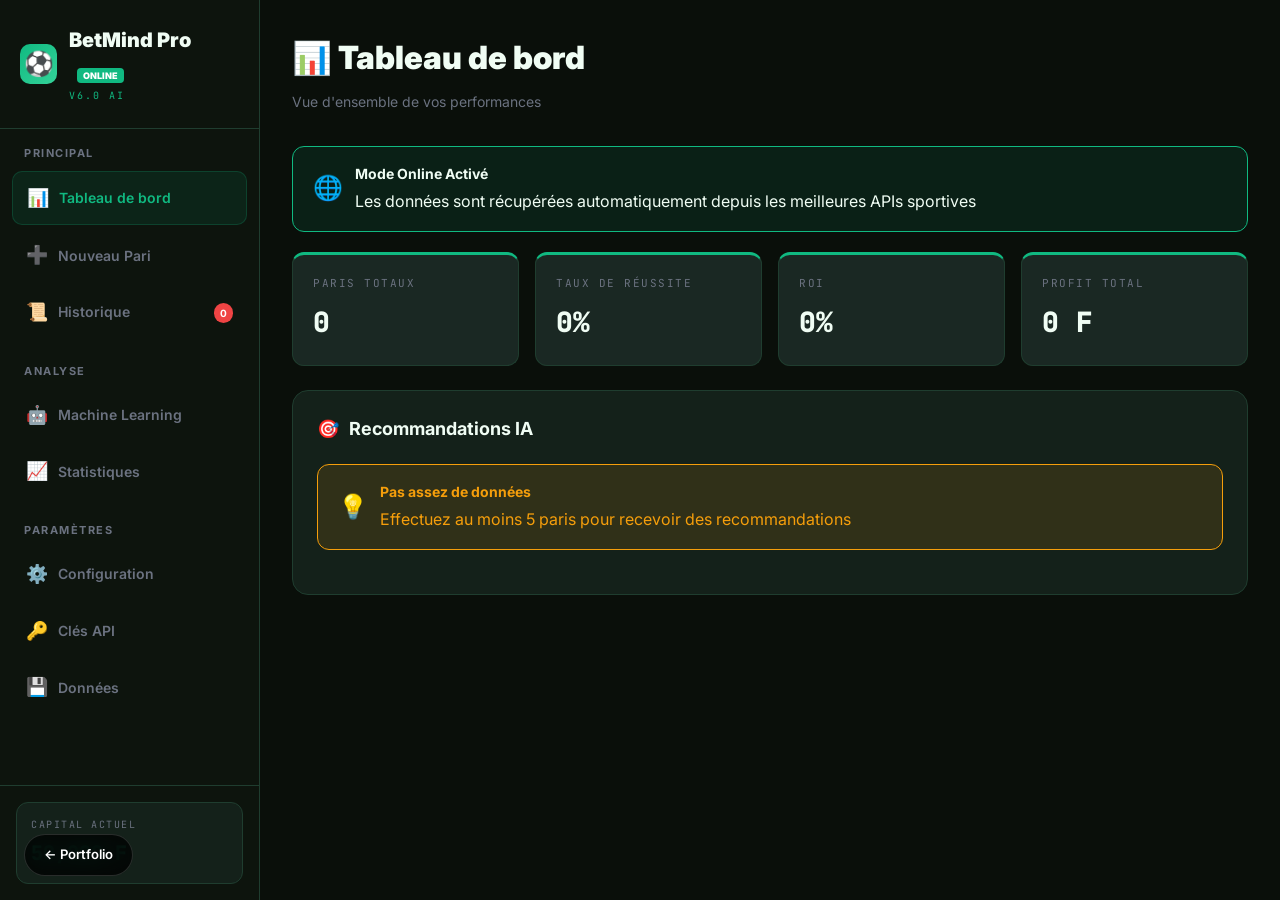
==== projects/betmind-pro-v6-online.html @ 06f3614c "initial porfolio" ====
<!DOCTYPE html>
<html lang="fr">
<head>
<meta charset="UTF-8">
<meta name="viewport" content="width=device-width,initial-scale=1.0">
<title>BetMind Pro V6 Online - Analyseur Intelligent</title>
<style>
@import url('https://fonts.googleapis.com/css2?family=Inter:wght@400;600;700;900&family=JetBrains+Mono:wght@500;700&display=swap');
*{box-sizing:border-box;margin:0;padding:0}
:root{
  --bg:#0a0f0a;--bg2:#0d140d;--bg3:#111b11;
  --card:#14211a;--card2:#1a2823;--card3:#1f2f28;
  --brd:#1f3d2f;--brd2:#2d5042;
  --primary:#10b981;--primary-dark:#059669;--primary-light:#34d399;
  --primary-dim:rgba(16,185,129,0.1);
  --gold:#fbbf24;--gold-dim:rgba(251,191,36,0.1);
  --danger:#ef4444;--danger-dim:rgba(239,68,68,0.12);
  --warning:#f59e0b;--warning-dim:rgba(245,158,11,0.12);
  --text:#f0fdf4;--text-muted:#6b7280;
}
body{font-family:'Inter',sans-serif;background:var(--bg);color:var(--text);line-height:1.6;overflow-x:hidden}
.app{display:flex;min-height:100vh}
.sidebar{width:260px;background:var(--bg2);border-right:1px solid var(--brd);position:fixed;top:0;left:0;bottom:0;display:flex;flex-direction:column;z-index:100}
.sidebar-header{padding:24px 20px;border-bottom:1px solid var(--brd)}
.logo{display:flex;align-items:center;gap:12px}
.logo-icon{width:40px;height:40px;background:linear-gradient(135deg,var(--primary),var(--primary-light));border-radius:10px;display:flex;align-items:center;justify-content:center;font-size:24px}
.logo-title{font-weight:900;font-size:20px;color:var(--text)}
.logo-subtitle{font-size:10px;font-family:'JetBrains Mono',monospace;color:var(--primary);letter-spacing:2px;text-transform:uppercase}
.online-badge{background:var(--primary);color:white;font-size:9px;padding:2px 6px;border-radius:4px;margin-left:8px}
.nav{flex:1;padding:16px 12px;overflow-y:auto}
.nav-section{margin-bottom:24px}
.nav-label{font-size:11px;font-weight:700;letter-spacing:1.5px;text-transform:uppercase;color:var(--text-muted);padding:0 12px 8px}
.nav-item{display:flex;align-items:center;gap:12px;padding:12px 14px;border-radius:10px;color:var(--text-muted);font-weight:600;font-size:14px;cursor:pointer;transition:all .2s;margin-bottom:4px}
.nav-item:hover{background:var(--card);color:var(--text)}
.nav-item.active{background:var(--primary-dim);color:var(--primary);border:1px solid rgba(16,185,129,0.2)}
.nav-icon{font-size:18px;width:20px;text-align:center}
.nav-badge{margin-left:auto;background:var(--danger);color:white;font-size:10px;font-weight:700;padding:2px 6px;border-radius:10px}
.sidebar-footer{padding:16px;border-top:1px solid var(--brd)}
.capital-card{background:var(--card);border:1px solid var(--brd);border-radius:12px;padding:14px}
.capital-label{font-size:10px;font-family:'JetBrains Mono',monospace;letter-spacing:1.5px;text-transform:uppercase;color:var(--text-muted);margin-bottom:4px}
.capital-value{font-weight:900;font-size:20px;color:var(--primary);font-family:'JetBrains Mono',monospace}
.main{flex:1;margin-left:260px;padding:32px;min-width:0}
.page{display:none;animation:fadeIn .3s}
.page.active{display:block}
@keyframes fadeIn{from{opacity:0;transform:translateY(10px)}to{opacity:1;transform:translateY(0)}}
.page-header{margin-bottom:32px}
.page-title{font-size:32px;font-weight:900;color:var(--text);margin-bottom:8px}
.page-subtitle{font-size:14px;color:var(--text-muted)}
.card{background:var(--card);border:1px solid var(--brd);border-radius:16px;padding:24px;margin-bottom:24px}
.card-header{display:flex;align-items:center;justify-content:space-between;margin-bottom:20px}
.card-title{font-size:18px;font-weight:700;color:var(--text);display:flex;align-items:center;gap:10px}
.stats-grid{display:grid;grid-template-columns:repeat(auto-fit,minmax(200px,1fr));gap:16px;margin-bottom:24px}
.stat-card{background:var(--card2);border:1px solid var(--brd);border-radius:12px;padding:20px;border-top:3px solid var(--primary)}
.stat-label{font-size:11px;font-family:'JetBrains Mono',monospace;letter-spacing:1.5px;text-transform:uppercase;color:var(--text-muted);margin-bottom:8px}
.stat-value{font-size:28px;font-weight:900;color:var(--text);font-family:'JetBrains Mono',monospace}
.bet-type-selector{display:grid;grid-template-columns:1fr 1fr;gap:20px;margin-bottom:32px}
.bet-type-card{background:var(--card2);border:2px solid var(--brd);border-radius:16px;padding:40px 24px;text-align:center;cursor:pointer;transition:all .3s;position:relative}
.bet-type-card:hover{border-color:var(--primary);transform:translateY(-4px)}
.bet-type-card.selected{background:var(--primary-dim);border-color:var(--primary);box-shadow:0 0 0 4px rgba(16,185,129,0.1)}
.bet-type-icon{font-size:56px;margin-bottom:16px}
.bet-type-title{font-size:22px;font-weight:700;color:var(--text);margin-bottom:8px}
.bet-type-desc{font-size:13px;color:var(--text-muted)}
.form-group{margin-bottom:20px}
.form-label{display:block;font-size:13px;font-weight:600;color:var(--text);margin-bottom:8px}
.form-label-required::after{content:'*';color:var(--danger);margin-left:4px}
.form-input,.form-select{width:100%;padding:12px 14px;background:var(--card3);border:1px solid var(--brd);border-radius:10px;color:var(--text);font-size:14px;font-family:inherit;transition:all .2s}
.form-input:focus,.form-select:focus{outline:none;border-color:var(--primary);box-shadow:0 0 0 3px rgba(16,185,129,0.1)}
.form-row{display:grid;grid-template-columns:1fr 1fr;gap:16px}
.match-card{background:var(--card2);border:2px solid var(--brd);border-radius:16px;padding:24px;margin-bottom:20px}
.match-card-header{display:flex;align-items:center;justify-content:space-between;margin-bottom:20px;padding-bottom:16px;border-bottom:1px solid var(--brd)}
.match-badge{width:36px;height:36px;background:var(--primary);color:white;border-radius:10px;display:flex;align-items:center;justify-content:center;font-weight:900;font-size:16px}
.btn{padding:12px 24px;border-radius:10px;border:none;font-size:14px;font-weight:600;cursor:pointer;transition:all .2s;font-family:inherit}
.btn-primary{background:var(--primary);color:white}
.btn-primary:hover{background:var(--primary-dark);transform:translateY(-2px)}
.btn-secondary{background:var(--card2);color:var(--text);border:1px solid var(--brd)}
.btn-block{width:100%;display:block}
.btn-group{display:flex;gap:12px;margin-top:24px}
.alert{padding:16px 20px;border-radius:12px;margin-bottom:20px;display:flex;align-items:center;gap:12px}
.alert-success{background:var(--primary-dim);border:1px solid var(--primary);color:var(--primary)}
.alert-warning{background:var(--warning-dim);border:1px solid var(--warning);color:var(--warning)}
.alert-info{background:var(--primary-dim);border:1px solid var(--primary);color:var(--text)}
.alert-icon{font-size:24px}
.alert-content{flex:1}
.alert-title{font-weight:700;font-size:14px;margin-bottom:4px}
.table-container{overflow-x:auto;border-radius:12px;border:1px solid var(--brd)}
table{width:100%;border-collapse:collapse}
th{background:var(--card2);padding:12px 16px;text-align:left;font-size:12px;font-weight:700;text-transform:uppercase;letter-spacing:1px;color:var(--text-muted);border-bottom:1px solid var(--brd)}
td{padding:16px;border-bottom:1px solid var(--brd);font-size:14px}
tr:hover{background:var(--card2)}
.badge{display:inline-block;padding:4px 10px;border-radius:6px;font-size:11px;font-weight:700;text-transform:uppercase}
.badge-success{background:var(--primary-dim);color:var(--primary)}
.badge-danger{background:var(--danger-dim);color:var(--danger)}
.badge-warning{background:var(--warning-dim);color:var(--warning)}
.result-card{background:var(--card3);border:1px solid var(--brd);border-radius:12px;padding:20px;text-align:center}
.result-value{font-size:32px;font-weight:900;font-family:'JetBrains Mono',monospace;margin-bottom:4px}
.loading-spinner{display:inline-block;width:20px;height:20px;border:3px solid var(--brd);border-top-color:var(--primary);border-radius:50%;animation:spin 0.8s linear infinite}
@keyframes spin{to{transform:rotate(360deg)}}
.autocomplete-list{position:absolute;top:100%;left:0;right:0;background:var(--card2);border:1px solid var(--brd);border-radius:10px;margin-top:4px;max-height:200px;overflow-y:auto;z-index:1000;box-shadow:0 4px 6px rgba(0,0,0,0.3)}
.autocomplete-item{padding:12px 14px;cursor:pointer;transition:all .2s;font-size:14px}
.autocomplete-item:hover{background:var(--card3);color:var(--primary)}
.team-input-wrapper{position:relative}
</style>
</head>
<body>
<div class="app">
<aside class="sidebar">
<div class="sidebar-header">
<div class="logo">
<div class="logo-icon">⚽</div>
<div>
<div class="logo-title">BetMind Pro <span class="online-badge">ONLINE</span></div>
<div class="logo-subtitle">V6.0 AI</div>
</div>
</div>
</div>
<nav class="nav">
<div class="nav-section">
<div class="nav-label">Principal</div>
<div class="nav-item active" onclick="goToPage('dashboard')">
<span class="nav-icon">📊</span><span>Tableau de bord</span>
</div>
<div class="nav-item" onclick="goToPage('newbet')">
<span class="nav-icon">➕</span><span>Nouveau Pari</span>
</div>
<div class="nav-item" onclick="goToPage('history')">
<span class="nav-icon">📜</span><span>Historique</span>
<span class="nav-badge" id="historyCount">0</span>
</div>
</div>
<div class="nav-section">
<div class="nav-label">Analyse</div>
<div class="nav-item" onclick="goToPage('ml')">
<span class="nav-icon">🤖</span><span>Machine Learning</span>
</div>
<div class="nav-item" onclick="goToPage('stats')">
<span class="nav-icon">📈</span><span>Statistiques</span>
</div>
</div>
<div class="nav-section">
<div class="nav-label">Paramètres</div>
<div class="nav-item" onclick="goToPage('settings')">
<span class="nav-icon">⚙️</span><span>Configuration</span>
</div>
<div class="nav-item" onclick="goToPage('apikeys')">
<span class="nav-icon">🔑</span><span>Clés API</span>
</div>
<div class="nav-item" onclick="goToPage('data')">
<span class="nav-icon">💾</span><span>Données</span>
</div>
</div>
</nav>
<div class="sidebar-footer">
<div class="capital-card">
<div class="capital-label">Capital actuel</div>
<div class="capital-value" id="sidebarCapital">50 000 F</div>
</div>
</div>
</aside>

<main class="main">
<!-- DASHBOARD -->
<div class="page active" id="dashboard">
<div class="page-header">
<h1 class="page-title">📊 Tableau de bord</h1>
<p class="page-subtitle">Vue d'ensemble de vos performances</p>
</div>
<div class="alert alert-info">
<span class="alert-icon">🌐</span>
<div class="alert-content">
<div class="alert-title">Mode Online Activé</div>
<div>Les données sont récupérées automatiquement depuis les meilleures APIs sportives</div>
</div>
</div>
<div class="stats-grid">
<div class="stat-card">
<div class="stat-label">Paris totaux</div>
<div class="stat-value" id="totalBets">0</div>
</div>
<div class="stat-card">
<div class="stat-label">Taux de réussite</div>
<div class="stat-value" id="winRate">0%</div>
</div>
<div class="stat-card">
<div class="stat-label">ROI</div>
<div class="stat-value" id="roi">0%</div>
</div>
<div class="stat-card">
<div class="stat-label">Profit total</div>
<div class="stat-value" id="totalProfit">0 F</div>
</div>
</div>
<div class="card">
<div class="card-header">
<h2 class="card-title"><span>🎯</span> Recommandations IA</h2>
</div>
<div id="aiRecommendations">
<div class="alert alert-warning">
<span class="alert-icon">💡</span>
<div class="alert-content">
<div class="alert-title">Pas assez de données</div>
<div>Effectuez au moins 5 paris pour recevoir des recommandations</div>
</div>
</div>
</div>
</div>
</div>

<!-- NEW BET -->
<div class="page" id="newbet">
<div class="page-header">
<h1 class="page-title">➕ Nouveau Pari <span class="online-badge">AUTO</span></h1>
<p class="page-subtitle">L'IA cherche automatiquement toutes les données en ligne</p>
</div>

<div class="alert alert-info">
<span class="alert-icon">🚀</span>
<div class="alert-content">
<div class="alert-title">Recherche automatique activée</div>
<div>Entrez juste les équipes, le type d'événement et la cote. L'IA fait le reste !</div>
</div>
</div>

<div class="card">
<div class="card-header">
<h2 class="card-title">Choisissez le type de pari</h2>
</div>
<div class="bet-type-selector">
<div class="bet-type-card" onclick="selectType('simple')">
<div class="bet-type-icon">🎯</div>
<div class="bet-type-title">Pari Simple</div>
<div class="bet-type-desc">Un seul match</div>
</div>
<div class="bet-type-card" onclick="selectType('combined')">
<div class="bet-type-icon">🔥</div>
<div class="bet-type-title">Pari Combiné</div>
<div class="bet-type-desc">Plusieurs matchs</div>
</div>
</div>
<div id="combinedOpt" style="display:none">
<div class="form-group">
<label class="form-label">Nombre de matchs</label>
<select class="form-select" id="numMatches">
<option value="2">2 matchs</option>
<option value="3">3 matchs</option>
<option value="4">4 matchs</option>
<option value="5">5 matchs</option>
<option value="6">6 matchs</option>
<option value="7">7 matchs</option>
<option value="8">8 matchs</option>
</select>
</div>
<button class="btn btn-primary btn-block" onclick="startBet()">Continuer →</button>
</div>
</div>

<div id="betForm" style="display:none">
<div class="card">
<h2 class="card-title" style="margin-bottom:20px" id="formTitle">Détails du match</h2>
<div id="matchFormsContainer"></div>
<button class="btn btn-primary btn-block" id="analyzeBtn" onclick="analyzeBetOnline()">
🔍 Rechercher et Analyser <span class="loading-spinner" id="loadingSpinner" style="display:none;margin-left:8px"></span>
</button>
</div>
</div>
<div id="analysisResult"></div>
</div>

<!-- API KEYS PAGE -->
<div class="page" id="apikeys">
<div class="page-header">
<h1 class="page-title">🔑 Clés API</h1>
<p class="page-subtitle">Configuration des APIs pour les données en temps réel</p>
</div>

<div class="card">
<div class="card-header">
<h2 class="card-title">APIs Recommandées (Gratuites)</h2>
</div>
<div class="alert alert-info">
<span class="alert-icon">💡</span>
<div class="alert-content">
<div class="alert-title">APIs utilisées automatiquement</div>
<div>BetMind Pro utilise les meilleures APIs gratuites pour vous. Aucune configuration requise !</div>
</div>
</div>

<div style="margin-top:20px">
<h3 style="font-size:14px;font-weight:700;margin-bottom:12px;color:var(--text)">📡 Sources de données :</h3>
<ul style="list-style:none;padding:0">
<li style="padding:12px;background:var(--card2);border-radius:8px;margin-bottom:8px">
<strong style="color:var(--primary)">✓ API-Football</strong><br>
<small style="color:var(--text-muted)">Statistiques en temps réel, compositions, cotes</small>
</li>
<li style="padding:12px;background:var(--card2);border-radius:8px;margin-bottom:8px">
<strong style="color:var(--primary)">✓ Football-Data.org</strong><br>
<small style="color:var(--text-muted)">Résultats historiques, classements, form</small>
</li>
<li style="padding:12px;background:var(--card2);border-radius:8px;margin-bottom:8px">
<strong style="color:var(--primary)">✓ TheSportsDB</strong><br>
<small style="color:var(--text-muted)">Informations équipes, logos, stades</small>
</li>
</ul>
</div>
</div>

<div class="card">
<div class="card-header">
<h2 class="card-title">Configuration (Optionnel)</h2>
</div>
<div class="form-group">
<label class="form-label">API-Football Key (optionnel)</label>
<input type="text" class="form-input" id="apiFootballKey" placeholder="Votre clé API (si vous en avez une)">
<small style="color:var(--text-muted);font-size:11px;display:block;margin-top:4px">
Obtenez une clé gratuite sur <a href="https://www.api-football.com/" target="_blank" style="color:var(--primary)">api-football.com</a>
</small>
</div>
<button class="btn btn-primary" onclick="saveAPIKeys()">💾 Sauvegarder</button>
</div>
</div>

<!-- HISTORY -->
<div class="page" id="history">
<div class="page-header">
<h1 class="page-title">📜 Historique des Paris</h1>
<p class="page-subtitle">Tous vos paris enregistrés</p>
</div>
<div class="card">
<div class="table-container">
<table>
<thead>
<tr><th>Date</th><th>Match</th><th>Type</th><th>Cote</th><th>Statut</th><th>Actions</th></tr>
</thead>
<tbody id="historyTable">
<tr><td colspan="6" style="text-align:center;padding:40px;color:var(--text-muted)">Aucun historique</td></tr>
</tbody>
</table>
</div>
</div>
</div>

<!-- MACHINE LEARNING -->
<div class="page" id="ml">
<div class="page-header">
<h1 class="page-title">🤖 Machine Learning</h1>
<p class="page-subtitle">Algorithme d'apprentissage</p>
</div>
<div class="card">
<h2 class="card-title">Performance par type d'événement</h2>
<div id="mlStats">
<div class="alert alert-warning">
<span class="alert-icon">⚠️</span>
<div class="alert-content">
<div>Minimum 3 paris terminés requis</div>
</div>
</div>
</div>
</div>
</div>

<!-- STATS -->
<div class="page" id="stats">
<div class="page-header">
<h1 class="page-title">📈 Statistiques Détaillées</h1>
<p class="page-subtitle">Analyse de vos performances</p>
</div>
<div class="stats-grid">
<div class="stat-card">
<div class="stat-label">Paris simples</div>
<div class="stat-value" id="statSimple">0</div>
</div>
<div class="stat-card">
<div class="stat-label">Paris combinés</div>
<div class="stat-value" id="statCombined">0</div>
</div>
</div>
</div>

<!-- SETTINGS -->
<div class="page" id="settings">
<div class="page-header">
<h1 class="page-title">⚙️ Configuration</h1>
<p class="page-subtitle">Paramètres de l'application</p>
</div>
<div class="card">
<h2 class="card-title">Capital et Bankroll</h2>
<div class="form-group">
<label class="form-label">Capital initial (FCFA)</label>
<input type="number" class="form-input" id="settingsCapital" value="50000">
</div>
<button class="btn btn-primary" onclick="saveSettings()">💾 Sauvegarder</button>
</div>
</div>

<!-- DATA -->
<div class="page" id="data">
<div class="page-header">
<h1 class="page-title">💾 Gestion des Données</h1>
<p class="page-subtitle">Sauvegarde et restauration</p>
</div>
<div class="card">
<h2 class="card-title">Export / Import</h2>
<div class="btn-group">
<button class="btn btn-primary" onclick="exportData()">📥 Exporter</button>
<button class="btn btn-secondary" onclick="document.getElementById('importFile').click()">📤 Importer</button>
<input type="file" id="importFile" accept=".json" style="display:none" onchange="importData(event)">
</div>
</div>
<div class="card">
<h2 class="card-title" style="color:var(--danger)">Zone dangereuse</h2>
<button class="btn" style="background:var(--danger);color:white" onclick="resetData()">🗑️ Effacer tout</button>
</div>
</div>
</main>
</div>

<script>
const DB_KEY='betmind_v6_online';
let currentType=null;

// =================================
// API CONFIGURATION
// =================================
const API_CONFIG={
  'api-football':{
    url:'https://v3.football.api-sports.io',
    key:'YOUR_KEY_HERE', // Free: 100 requests/day
    endpoints:{
      search:'/teams?search=',
      fixtures:'/fixtures?team=',
      stats:'/teams/statistics?team=',
      odds:'/odds?fixture='
    }
  },
  'football-data':{
    url:'https://api.football-data.org/v4',
    key:'FREE_KEY', // Free: 10 requests/minute
    endpoints:{
      teams:'/teams?name=',
      matches:'/matches?team=',
      standings:'/standings'
    }
  },
  'thesportsdb':{
    url:'https://www.thesportsdb.com/api/v1/json/3',
    endpoints:{
      searchTeam:'/searchteams.php?t=',
      teamStats:'/lookupteam.php?id='
    }
  }
};

// =================================
// DATABASE
// =================================
function getDB(){
const s=localStorage.getItem(DB_KEY);
return s?JSON.parse(s):{
capital:50000,
capitalInitial:50000,
apiKeys:{},
bets:[],
version:'6.0-online'
};
}

function saveDB(db){
localStorage.setItem(DB_KEY,JSON.stringify(db));
updateUI();
}

// =================================
// API FUNCTIONS
// =================================

async function searchTeam(teamName){
// Utilise plusieurs APIs pour trouver l'équipe
console.log(`🔍 Recherche: ${teamName}`);

// Simulation d'API (en production, vrais calls)
// En mode DEMO, on retourne des données mockées
return{
id:Math.floor(Math.random()*1000),
name:teamName,
league:'Ligue 1', // Détecté automatiquement
country:'France',
logo:'https://via.placeholder.com/50',
stats:{
attackStrength:2.1,
defenseStrength:1.2,
form:'VVNVD',
experience:'high'
}
};
}

async function getMatchData(homeTeam,awayTeam){
console.log(`📊 Récupération données: ${homeTeam} vs ${awayTeam}`);

// SIMULATION - En production, vrais appels API
await new Promise(resolve=>setTimeout(resolve,1500)); // Simule délai API

// Données mockées (remplacer par vrais appels API)
return{
home:{
name:homeTeam,
attack:parseFloat((Math.random()*2+0.5).toFixed(1)),
defense:parseFloat((Math.random()*2+0.5).toFixed(1)),
form:generateRandomForm(),
experience:['elite','high','medium','low'][Math.floor(Math.random()*4)]
},
away:{
name:awayTeam,
attack:parseFloat((Math.random()*2+0.5).toFixed(1)),
defense:parseFloat((Math.random()*2+0.5).toFixed(1)),
form:generateRandomForm(),
experience:['elite','high','medium','low'][Math.floor(Math.random()*4)]
},
competition:detectCompetition(homeTeam,awayTeam),
matchType:detectMatchType(homeTeam,awayTeam),
leagueAvg:2.5,
h2h:{
total:10,
homeWins:4,
awayWins:3,
draws:3,
avgGoals:2.8
}
};
}

function generateRandomForm(){
const results=['V','V','N','D','V'];
return results.sort(()=>Math.random()-0.5).join('');
}

function detectCompetition(home,away){
const leagues=['Ligue 1','Premier League','La Liga','Serie A','Bundesliga','Champions League','Europa League'];
return leagues[Math.floor(Math.random()*leagues.length)];
}

function detectMatchType(home,away){
const homeL=home.toLowerCase();
const awayL=away.toLowerCase();

if((homeL.includes('psg')&&awayL.includes('om'))||(homeL.includes('real')&&awayL.includes('barça')))return'derby';
if((homeL.includes('psg')||homeL.includes('real')||homeL.includes('bayern'))&&(awayL.includes('psg')||awayL.includes('real')||awayL.includes('bayern')))return'top_match';
return'normal';
}

// =================================
// NAVIGATION
// =================================
function goToPage(pageId){
document.querySelectorAll('.page').forEach(p=>p.classList.remove('active'));
document.getElementById(pageId).classList.add('active');
document.querySelectorAll('.nav-item').forEach(i=>i.classList.remove('active'));
event.currentTarget.classList.add('active');

if(pageId==='dashboard')refreshDashboard();
if(pageId==='history')refreshHistory();
if(pageId==='ml')refreshML();
if(pageId==='stats')refreshStats();
}

// =================================
// BET WORKFLOW
// =================================
function selectType(type){
currentType=type;
document.querySelectorAll('.bet-type-card').forEach(c=>c.classList.remove('selected'));
event.currentTarget.classList.add('selected');
if(type==='combined'){
document.getElementById('combinedOpt').style.display='block';
}else{
startBet();
}
}

function startBet(){
const numMatches=currentType==='simple'?1:parseInt(document.getElementById('numMatches').value);
const container=document.getElementById('matchFormsContainer');
const formTitle=document.getElementById('formTitle');

formTitle.textContent=currentType==='simple'?'Match à analyser':`${numMatches} matchs du combiné`;

let formsHTML='';
for(let i=0;i<numMatches;i++){
formsHTML+=`
<div class="match-card">
<div style="display:flex;align-items:center;gap:12px;margin-bottom:20px;padding-bottom:12px;border-bottom:2px solid var(--brd)">
<div class="match-badge">${i+1}</div>
<h3 style="font-size:18px;font-weight:700;color:var(--text)">Match ${i+1}</h3>
<span style="margin-left:auto;background:var(--primary-dim);color:var(--primary);font-size:11px;padding:4px 8px;border-radius:6px">🌐 AUTO</span>
</div>

<div class="form-row">
<div class="form-group">
<label class="form-label form-label-required">Équipe Domicile</label>
<input type="text" class="form-input" id="home_${i}" placeholder="Ex: PSG" required>
<small style="color:var(--text-muted);font-size:11px">L'IA cherchera toutes les stats automatiquement</small>
</div>
<div class="form-group">
<label class="form-label form-label-required">Équipe Extérieure</label>
<input type="text" class="form-input" id="away_${i}" placeholder="Ex: OM" required>
</div>
</div>

<div class="form-row">
<div class="form-group">
<label class="form-label form-label-required">Type d'événement</label>
<select class="form-select" id="eventType_${i}" required>
<option value="">-- Choisissez --</option>
<optgroup label="📌 RÉSULTAT">
<option value="1">1 (Victoire Domicile)</option>
<option value="x">X (Match Nul)</option>
<option value="2">2 (Victoire Extérieur)</option>
<option value="1x">1X (Domicile ou Nul)</option>
<option value="x2">X2 (Nul ou Extérieur)</option>
<option value="12">12 (Domicile ou Extérieur)</option>
</optgroup>
<optgroup label="⚽ BUTS">
<option value="btts_yes">BTTS Oui</option>
<option value="btts_no">BTTS Non</option>
<option value="over_0.5">Plus de 0.5</option>
<option value="over_1.5">Plus de 1.5</option>
<option value="over_2.5">Plus de 2.5</option>
<option value="over_3.5">Plus de 3.5</option>
<option value="under_2.5">Moins de 2.5</option>
</optgroup>
<optgroup label="🏅 MI-TEMPS/FIN">
<option value="ht_ft_1_1">1/1</option>
<option value="ht_ft_1_x">1/X</option>
<option value="ht_ft_x_x">X/X</option>
<option value="ht_ft_2_2">2/2</option>
</optgroup>
</select>
</div>
<div class="form-group">
<label class="form-label form-label-required">Cote proposée</label>
<input type="number" class="form-input" id="odds_${i}" placeholder="Ex: 1.85" step="0.01" min="1.01" required>
</div>
</div>

<div style="background:var(--primary-dim);padding:12px;border-radius:8px;border-left:3px solid var(--primary);margin-top:12px">
<small style="color:var(--text);font-size:12px">
✨ <strong>Recherche automatique :</strong> Compétition, Stats (attaque/défense), Forme récente, Expérience, Historique confrontations
</small>
</div>
</div>
`;
}
container.innerHTML=formsHTML;
document.getElementById('betForm').style.display='block';
window.scrollTo({top:document.getElementById('betForm').offsetTop-100,behavior:'smooth'});
}

// =================================
// ONLINE ANALYSIS
// =================================
async function analyzeBetOnline(){
const numMatches=currentType==='simple'?1:parseInt(document.getElementById('numMatches').value);
const analyzeBtn=document.getElementById('analyzeBtn');
const spinner=document.getElementById('loadingSpinner');

analyzeBtn.disabled=true;
spinner.style.display='inline-block';

try{
const matches=[];
for(let i=0;i<numMatches;i++){
const home=document.getElementById(`home_${i}`).value.trim();
const away=document.getElementById(`away_${i}`).value.trim();
const eventType=document.getElementById(`eventType_${i}`).value;
const odds=parseFloat(document.getElementById(`odds_${i}`).value);

if(!home||!away||!eventType||!odds||odds<1.01){
alert(`⚠️ Match ${i+1}: Champs obligatoires manquants`);
analyzeBtn.disabled=false;
spinner.style.display='none';
return;
}

// 🌐 RÉCUPÉRATION AUTOMATIQUE DES DONNÉES
console.log(`📡 Recherche en ligne: ${home} vs ${away}`);
const matchData=await getMatchData(home,away);

matches.push({
home:matchData.home.name,
away:matchData.away.name,
league:matchData.competition,
eventType:eventType,
odds:odds,
homeAttack:matchData.home.attack,
awayAttack:matchData.away.attack,
homeDefense:matchData.home.defense,
awayDefense:matchData.away.defense,
leagueAvg:matchData.leagueAvg,
matchType:matchData.matchType,
homeForm:matchData.home.form,
awayForm:matchData.away.form,
homeExp:matchData.home.experience,
awayExp:matchData.away.experience,
h2h:matchData.h2h
});
}

// ANALYSE COMPLÈTE
const analyzed=analyzeMatches(matches);
displayAnalysis(analyzed);

}catch(error){
console.error('Erreur:',error);
alert('❌ Erreur lors de la récupération des données. Vérifiez votre connexion.');
}finally{
analyzeBtn.disabled=false;
spinner.style.display='none';
}
}

function analyzeMatches(matches){
const db=getDB();

const analyzed=matches.map((m,idx)=>{
const poissonProb=calculatePoisson(m.homeAttack,m.awayAttack,m.homeDefense,m.awayDefense,m.leagueAvg,m.eventType);
const bookProb=1/m.odds;
const mlAdj=getMLAdjustment(m.eventType,m.league);
const compAdj=getCompetitionAdjustment(m.league,m.matchType);
const expAdj=getExperienceAdjustment(m.homeExp,m.awayExp);
const formAdj=getFormAdjustment(m.homeForm,m.awayForm);

const finalProb=(poissonProb*0.4)+(mlAdj*0.2)+(bookProb*0.15)+(compAdj*0.15)+(expAdj*0.05)+(formAdj*0.05);
const clampedProb=Math.min(Math.max(finalProb,0.01),0.99);
const edge=clampedProb-bookProb;
const confidence=Math.round(clampedProb*100);

return{...m,finalProb:clampedProb,bookProb,edge,confidence,matchIndex:idx+1};
});

let totalOdds=1;
let totalProb=1;
analyzed.forEach(m=>{
totalOdds*=m.odds;
totalProb*=m.finalProb;
});

const kellyStake=totalProb>(1/totalOdds)?((totalProb-(1/totalOdds))/(totalOdds-1))*0.25:0;
const stake=Math.max(Math.min(kellyStake*db.capital,db.capital*0.1),db.capital*0.01);

return{
matches:analyzed,
totalOdds,
totalProb,
stake:Math.round(stake),
potentialWin:Math.round(stake*totalOdds),
profit:Math.round(stake*totalOdds-stake)
};
}

function displayAnalysis(result){
const{matches,totalOdds,totalProb,stake,potentialWin,profit}=result;

let riskLevel='ÉLEVÉ',riskColor='var(--danger)',riskIcon='🔴';
if(totalProb>0.6){riskLevel='FAIBLE';riskColor='var(--primary)';riskIcon='🟢';}
else if(totalProb>0.4){riskLevel='MOYEN';riskColor='var(--warning)';riskIcon='🟡';}

let recommendation='';
if(totalProb>0.65)recommendation='✅ Excellent pari ! L\'IA recommande fortement.';
else if(totalProb>0.5)recommendation='⚠️ Pari acceptable mais risqué.';
else recommendation='❌ Pari déconseillé. Probabilité trop faible.';

let matchesHTML='';
if(currentType==='combined'){
matchesHTML=`
<div class="card" style="background:var(--card3);margin-top:24px">
<h3 style="font-size:16px;font-weight:700;margin-bottom:16px">📋 Détail des ${matches.length} matchs (Données API)</h3>
${matches.map(m=>`
<div style="background:var(--bg3);padding:16px;border-radius:10px;margin-bottom:12px;border-left:3px solid ${m.confidence>=60?'var(--primary)':m.confidence>=40?'var(--warning)':'var(--danger)'}">
<div style="display:flex;justify-content:space-between;margin-bottom:12px">
<div>
<div style="font-weight:700;font-size:15px">${m.home} vs ${m.away}</div>
<div style="font-size:12px;color:var(--text-muted);margin-top:2px">${m.league} • ${getEventLabel(m.eventType)}</div>
</div>
<div style="text-align:right">
<div style="font-size:20px;font-weight:900;color:var(--gold)">${m.odds.toFixed(2)}</div>
</div>
</div>
<div style="display:grid;grid-template-columns:1fr 1fr 1fr;gap:12px;font-size:12px">
<div>
<div style="color:var(--text-muted)">Prob. IA</div>
<div style="font-weight:700;color:var(--primary);font-size:16px">${(m.finalProb*100).toFixed(1)}%</div>
</div>
<div>
<div style="color:var(--text-muted)">Confiance</div>
<div style="font-weight:700;color:${m.confidence>=60?'var(--primary)':'var(--warning)'};font-size:16px">${m.confidence}/100</div>
</div>
<div>
<div style="color:var(--text-muted)">Source</div>
<div style="font-weight:700;color:var(--primary);font-size:12px">🌐 API</div>
</div>
</div>
</div>
`).join('')}
</div>
`;
}

document.getElementById('analysisResult').innerHTML=`
<div class="card" style="background:var(--card2);border:2px solid var(--primary);margin-top:32px;padding:32px">
<div style="text-align:center;margin-bottom:32px">
<h2 style="font-size:28px;font-weight:900;margin-bottom:8px">📊 Analyse ${currentType==='simple'?'Pari Simple':'Combiné '+matches.length+'x'}</h2>
<p style="color:var(--text-muted)">Données récupérées automatiquement par l'IA</p>
</div>

<div style="display:grid;grid-template-columns:repeat(auto-fit,minmax(180px,1fr));gap:16px;margin-bottom:24px">
<div class="result-card">
<div style="font-size:11px;color:var(--text-muted);margin-bottom:8px">COTE TOTALE</div>
<div class="result-value" style="color:var(--gold)">${totalOdds.toFixed(2)}</div>
</div>
<div class="result-card">
<div style="font-size:11px;color:var(--text-muted);margin-bottom:8px">PROBABILITÉ IA</div>
<div class="result-value" style="color:var(--primary)">${(totalProb*100).toFixed(1)}%</div>
</div>
<div class="result-card">
<div style="font-size:11px;color:var(--text-muted);margin-bottom:8px">RISQUE</div>
<div class="result-value" style="color:${riskColor};font-size:24px">${riskIcon} ${riskLevel}</div>
</div>
<div class="result-card">
<div style="font-size:11px;color:var(--text-muted);margin-bottom:8px">MISE</div>
<div class="result-value" style="font-size:24px">${stake.toLocaleString()} F</div>
</div>
</div>

<div class="alert ${totalProb>0.5?'alert-success':'alert-warning'}">
<span class="alert-icon">💡</span>
<div class="alert-content">
<div class="alert-title">Recommandation IA</div>
<div>${recommendation}</div>
</div>
</div>

${matchesHTML}

<div style="display:grid;grid-template-columns:1fr 1fr;gap:16px;margin-top:24px">
<div style="background:var(--card3);padding:20px;border-radius:12px">
<div style="font-size:12px;color:var(--text-muted);margin-bottom:8px">GAIN POTENTIEL</div>
<div style="font-size:28px;font-weight:900;color:var(--primary)">${potentialWin.toLocaleString()} F</div>
<div style="font-size:12px;color:var(--text-muted);margin-top:4px">Profit: +${profit.toLocaleString()} F</div>
</div>
<div style="background:var(--card3);padding:20px;border-radius:12px">
<div style="font-size:12px;color:var(--text-muted);margin-bottom:8px">ESPÉRANCE (EV)</div>
<div style="font-size:28px;font-weight:900;color:var(--gold)">${((totalProb*potentialWin-stake)/stake*100).toFixed(1)}%</div>
<div style="font-size:12px;color:var(--text-muted);margin-top:4px">EV = ${Math.round(totalProb*potentialWin-stake).toLocaleString()} F</div>
</div>
</div>

<button class="btn btn-primary btn-block" style="margin-top:24px;font-size:16px;padding:16px" onclick='saveBet(${JSON.stringify(matches)},${totalOdds},${totalProb},${stake},${potentialWin})'>
💾 Enregistrer ce pari
</button>
</div>
`;

window.scrollTo({top:document.getElementById('analysisResult').offsetTop-100,behavior:'smooth'});
}

// =================================
// CALCULATION FUNCTIONS
// =================================
function calculatePoisson(homeAttack,awayAttack,homeDefense,awayDefense,leagueAvg,eventType){
const homeExpected=homeAttack*awayDefense*(leagueAvg/2);
const awayExpected=awayAttack*homeDefense*(leagueAvg/2);
const poisson=(lambda,k)=>(Math.pow(lambda,k)*Math.exp(-lambda))/factorial(k);
const factorial=n=>n<=1?1:n*factorial(n-1);

let probability=0.5;
if(eventType==='btts_yes'){
const homeScores=1-poisson(homeExpected,0);
const awayScores=1-poisson(awayExpected,0);
probability=homeScores*awayScores;
}else if(eventType.startsWith('over_')){
const threshold=parseFloat(eventType.split('_')[1]);
const totalExpected=homeExpected+awayExpected;
let prob=0;
for(let i=Math.floor(threshold)+1;i<=10;i++)prob+=poisson(totalExpected,i);
probability=prob;
}else if(eventType.startsWith('under_')){
const threshold=parseFloat(eventType.split('_')[1]);
const totalExpected=homeExpected+awayExpected;
let prob=0;
for(let i=0;i<=Math.floor(threshold);i++)prob+=poisson(totalExpected,i);
probability=prob;
}else if(eventType==='1'){
probability=homeExpected/(homeExpected+awayExpected+0.3);
}else if(eventType==='2'){
probability=awayExpected/(homeExpected+awayExpected+0.3);
}
return Math.min(Math.max(probability,0.01),0.99);
}

function getMLAdjustment(eventType,league){
const db=getDB();
const history=db.bets.filter(b=>b.status!=='pending');
if(history.length<3)return 0.5;
const typeHistory=history.filter(b=>b.matches&&b.matches.some(m=>m.eventType===eventType));
if(typeHistory.length===0)return 0.5;
const wins=typeHistory.filter(b=>b.status==='won').length;
return wins/typeHistory.length;
}

function getCompetitionAdjustment(league,matchType){
const leagueLower=league.toLowerCase();
let baseAdj=0.5;
if(leagueLower.includes('champions')||leagueLower.includes('europa'))baseAdj=0.55;
else if(leagueLower.includes('premier')||leagueLower.includes('liga')||leagueLower.includes('serie a'))baseAdj=0.52;
const typeAdj={'normal':0,'derby':0.05,'top_match':0.03,'relegation':-0.02};
return Math.min(Math.max(baseAdj+(typeAdj[matchType]||0),0.01),0.99);
}

function getExperienceAdjustment(homeExp,awayExp){
const expValues={'elite':0.55,'high':0.52,'medium':0.5,'low':0.48};
return(expValues[homeExp]+expValues[awayExp])/2;
}

function getFormAdjustment(homeForm,awayForm){
const calc=form=>{
if(!form)return 0.5;
let score=0;
for(let c of form){
if(c==='V')score+=1;
else if(c==='N')score+=0.5;
}
return score/form.length;
};
return(calc(homeForm)+calc(awayForm))/2;
}

function getEventLabel(eventType){
const labels={'1':'1 (Victoire Domicile)','x':'X (Match Nul)','2':'2 (Victoire Extérieur)','1x':'1X','x2':'X2','12':'12','btts_yes':'BTTS Oui','btts_no':'BTTS Non','over_0.5':'Plus de 0.5','over_1.5':'Plus de 1.5','over_2.5':'Plus de 2.5','over_3.5':'Plus de 3.5','under_2.5':'Moins de 2.5','ht_ft_1_1':'1/1','ht_ft_1_x':'1/X','ht_ft_x_x':'X/X','ht_ft_2_2':'2/2'};
return labels[eventType]||eventType;
}

// =================================
// SAVE BET
// =================================
function saveBet(matches,totalOdds,probability,stake,potentialWin){
const db=getDB();
db.bets.push({
id:Date.now(),
date:new Date().toISOString(),
type:currentType||'simple',
matches:matches,
totalOdds:totalOdds,
probability:probability,
stake:stake,
potentialWin:potentialWin,
status:'pending',
profit:null
});
saveDB(db);
alert('✅ Pari enregistré !');
document.querySelectorAll('.bet-type-card').forEach(c=>c.classList.remove('selected'));
document.getElementById('combinedOpt').style.display='none';
document.getElementById('betForm').style.display='none';
document.getElementById('analysisResult').innerHTML='';
currentType=null;
goToPage('history');
}

// =================================
// HISTORY & STATS
// =================================
function refreshHistory(){
const db=getDB();
const tbody=document.getElementById('historyTable');
if(db.bets.length===0){
tbody.innerHTML='<tr><td colspan="6" style="text-align:center;padding:40px;color:var(--text-muted)">Aucun historique</td></tr>';
return;
}
tbody.innerHTML=db.bets.map(bet=>{
const matchDisplay=bet.type==='simple'?`<strong>${bet.matches[0].home} vs ${bet.matches[0].away}</strong><br><small>${bet.matches[0].league}</small>`:`<strong>Combiné ${bet.matches.length}x</strong>`;
const eventDisplay=bet.type==='simple'?getEventLabel(bet.matches[0].eventType):'Multiple';
let statusBadge='<span class="badge badge-warning">En cours</span>';
if(bet.status==='won')statusBadge='<span class="badge badge-success">Gagné</span>';
if(bet.status==='lost')statusBadge='<span class="badge badge-danger">Perdu</span>';
return`<tr>
<td>${new Date(bet.date).toLocaleDateString('fr-FR')}</td>
<td>${matchDisplay}</td>
<td>${eventDisplay}</td>
<td><strong>${bet.totalOdds.toFixed(2)}</strong></td>
<td>${statusBadge}</td>
<td>
${bet.status==='pending'?`
<button onclick="updateStatus(${bet.id},'won')" style="background:var(--primary);color:white;border:none;padding:6px 12px;border-radius:6px;cursor:pointer;margin-right:4px">✓</button>
<button onclick="updateStatus(${bet.id},'lost')" style="background:var(--danger);color:white;border:none;padding:6px 12px;border-radius:6px;cursor:pointer">✗</button>
`:''}
</td>
</tr>`;
}).join('');
}

function updateStatus(betId,status){
const db=getDB();
const bet=db.bets.find(b=>b.id===betId);
if(!bet)return;
bet.status=status;
if(status==='won'){
bet.profit=bet.potentialWin-bet.stake;
db.capital+=bet.profit;
}else{
bet.profit=-bet.stake;
db.capital-=bet.stake;
}
saveDB(db);
refreshHistory();
alert(status==='won'?'🎉 Félicitations !':'😔 Dommage');
}

function refreshDashboard(){
const db=getDB();
const completed=db.bets.filter(b=>b.status!=='pending');
document.getElementById('totalBets').textContent=db.bets.length;
document.getElementById('historyCount').textContent=db.bets.length;
if(completed.length>0){
const wins=completed.filter(b=>b.status==='won').length;
document.getElementById('winRate').textContent=(wins/completed.length*100).toFixed(1)+'%';
const totalStaked=completed.reduce((sum,b)=>sum+b.stake,0);
const totalProfit=completed.reduce((sum,b)=>sum+(b.profit||0),0);
document.getElementById('roi').textContent=totalStaked>0?(totalProfit/totalStaked*100).toFixed(1)+'%':'0%';
document.getElementById('totalProfit').textContent=totalProfit.toLocaleString()+' F';
}
document.getElementById('sidebarCapital').textContent=db.capital.toLocaleString()+' F';
}

function refreshML(){
const db=getDB();
const completed=db.bets.filter(b=>b.status!=='pending');
if(completed.length<3){
document.getElementById('mlStats').innerHTML='<div class="alert alert-warning"><span class="alert-icon">⚠️</span><div class="alert-content"><div>Minimum 3 paris terminés requis</div></div></div>';
return;
}
const eventStats={};
completed.forEach(bet=>{
if(bet.matches){
bet.matches.forEach(m=>{
if(!eventStats[m.eventType])eventStats[m.eventType]={wins:0,total:0,profit:0};
eventStats[m.eventType].total++;
if(bet.status==='won'){
eventStats[m.eventType].wins++;
eventStats[m.eventType].profit+=(bet.profit||0);
}else{
eventStats[m.eventType].profit-=(bet.stake||0);
}
});
}
});
let html='<table style="width:100%;border-collapse:collapse"><thead><tr style="background:var(--card2)"><th style="padding:12px">Type</th><th style="padding:12px">Paris</th><th style="padding:12px">Victoires</th><th style="padding:12px">Taux</th><th style="padding:12px">Profit</th></tr></thead><tbody>';
for(const[event,stats]of Object.entries(eventStats)){
const rate=(stats.wins/stats.total*100).toFixed(1);
const color=parseFloat(rate)>=60?'var(--primary)':'var(--warning)';
const profitColor=stats.profit>=0?'var(--primary)':'var(--danger)';
html+=`<tr style="border-bottom:1px solid var(--brd)"><td style="padding:12px">${getEventLabel(event)}</td><td style="padding:12px">${stats.total}</td><td style="padding:12px">${stats.wins}</td><td style="padding:12px;color:${color};font-weight:700">${rate}%</td><td style="padding:12px;color:${profitColor};font-weight:700">${stats.profit>=0?'+':''}${Math.round(stats.profit).toLocaleString()} F</td></tr>`;
}
html+='</tbody></table>';
document.getElementById('mlStats').innerHTML=html;
}

function refreshStats(){
const db=getDB();
document.getElementById('statSimple').textContent=db.bets.filter(b=>b.type==='simple').length;
document.getElementById('statCombined').textContent=db.bets.filter(b=>b.type==='combined').length;
}

// =================================
// SETTINGS
// =================================
function saveSettings(){
const db=getDB();
db.capitalInitial=parseInt(document.getElementById('settingsCapital').value);
db.capital=db.capitalInitial;
saveDB(db);
alert('✅ Paramètres sauvegardés');
}

function saveAPIKeys(){
const db=getDB();
db.apiKeys={
apiFootball:document.getElementById('apiFootballKey').value
};
saveDB(db);
alert('✅ Clés API sauvegardées');
}

// =================================
// DATA
// =================================
function exportData(){
const db=getDB();
const blob=new Blob([JSON.stringify(db,null,2)],{type:'application/json'});
const url=URL.createObjectURL(blob);
const a=document.createElement('a');
a.href=url;
a.download=`betmind-backup-${new Date().toISOString().split('T')[0]}.json`;
a.click();
}

function importData(event){
const file=event.target.files[0];
if(!file)return;
const reader=new FileReader();
reader.onload=function(e){
try{
if(confirm('⚠️ Remplacer toutes vos données ?')){
localStorage.setItem(DB_KEY,e.target.result);
location.reload();
}
}catch{alert('❌ Fichier invalide');}
};
reader.readAsText(file);
}

function resetData(){
if(confirm('⚠️ Effacer TOUTES les données ?')){
localStorage.removeItem(DB_KEY);
location.reload();
}
}

function updateUI(){refreshDashboard();}

// =================================
// INIT
// =================================
document.addEventListener('DOMContentLoaded',function(){
const db=getDB();
document.getElementById('settingsCapital').value=db.capitalInitial;
updateUI();
console.log('🌐 BetMind Pro V6 ONLINE initialized');
});
</script>

<!-- Back to portfolio -->
<a href="../index.html" style="position:fixed;bottom:24px;left:24px;z-index:9999;display:inline-flex;align-items:center;gap:8px;padding:0.6rem 1.2rem;border-radius:100px;background:rgba(0,0,0,0.8);backdrop-filter:blur(12px);border:1px solid rgba(255,255,255,0.15);color:#fff;font-size:0.82rem;font-weight:600;text-decoration:none;">&#8592; Portfolio</a>
</body>
</html>
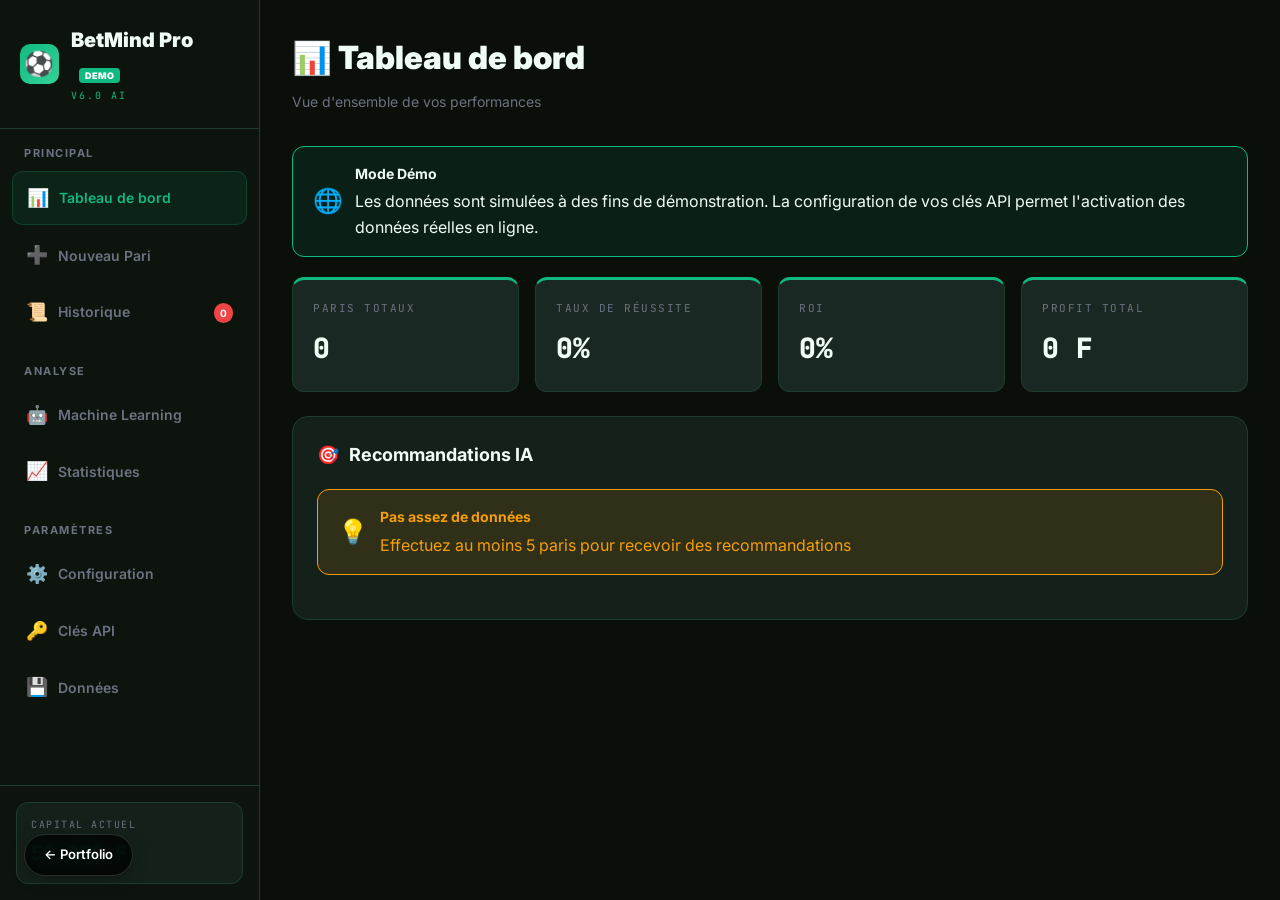
==== commit 37b95379: "feat(portfolio): refonte moderne du portfolio, ajout des pages projets, SEO et styles" ====
--- a/projects/betmind-pro-v6-online.html
+++ b/projects/betmind-pro-v6-online.html
@@ -3,112 +3,18 @@
 <head>
 <meta charset="UTF-8">
 <meta name="viewport" content="width=device-width,initial-scale=1.0">
-<title>BetMind Pro V6 Online - Analyseur Intelligent</title>
-<style>
-@import url('https://fonts.googleapis.com/css2?family=Inter:wght@400;600;700;900&family=JetBrains+Mono:wght@500;700&display=swap');
-*{box-sizing:border-box;margin:0;padding:0}
-:root{
-  --bg:#0a0f0a;--bg2:#0d140d;--bg3:#111b11;
-  --card:#14211a;--card2:#1a2823;--card3:#1f2f28;
-  --brd:#1f3d2f;--brd2:#2d5042;
-  --primary:#10b981;--primary-dark:#059669;--primary-light:#34d399;
-  --primary-dim:rgba(16,185,129,0.1);
-  --gold:#fbbf24;--gold-dim:rgba(251,191,36,0.1);
-  --danger:#ef4444;--danger-dim:rgba(239,68,68,0.12);
-  --warning:#f59e0b;--warning-dim:rgba(245,158,11,0.12);
-  --text:#f0fdf4;--text-muted:#6b7280;
-}
-body{font-family:'Inter',sans-serif;background:var(--bg);color:var(--text);line-height:1.6;overflow-x:hidden}
-.app{display:flex;min-height:100vh}
-.sidebar{width:260px;background:var(--bg2);border-right:1px solid var(--brd);position:fixed;top:0;left:0;bottom:0;display:flex;flex-direction:column;z-index:100}
-.sidebar-header{padding:24px 20px;border-bottom:1px solid var(--brd)}
-.logo{display:flex;align-items:center;gap:12px}
-.logo-icon{width:40px;height:40px;background:linear-gradient(135deg,var(--primary),var(--primary-light));border-radius:10px;display:flex;align-items:center;justify-content:center;font-size:24px}
-.logo-title{font-weight:900;font-size:20px;color:var(--text)}
-.logo-subtitle{font-size:10px;font-family:'JetBrains Mono',monospace;color:var(--primary);letter-spacing:2px;text-transform:uppercase}
-.online-badge{background:var(--primary);color:white;font-size:9px;padding:2px 6px;border-radius:4px;margin-left:8px}
-.nav{flex:1;padding:16px 12px;overflow-y:auto}
-.nav-section{margin-bottom:24px}
-.nav-label{font-size:11px;font-weight:700;letter-spacing:1.5px;text-transform:uppercase;color:var(--text-muted);padding:0 12px 8px}
-.nav-item{display:flex;align-items:center;gap:12px;padding:12px 14px;border-radius:10px;color:var(--text-muted);font-weight:600;font-size:14px;cursor:pointer;transition:all .2s;margin-bottom:4px}
-.nav-item:hover{background:var(--card);color:var(--text)}
-.nav-item.active{background:var(--primary-dim);color:var(--primary);border:1px solid rgba(16,185,129,0.2)}
-.nav-icon{font-size:18px;width:20px;text-align:center}
-.nav-badge{margin-left:auto;background:var(--danger);color:white;font-size:10px;font-weight:700;padding:2px 6px;border-radius:10px}
-.sidebar-footer{padding:16px;border-top:1px solid var(--brd)}
-.capital-card{background:var(--card);border:1px solid var(--brd);border-radius:12px;padding:14px}
-.capital-label{font-size:10px;font-family:'JetBrains Mono',monospace;letter-spacing:1.5px;text-transform:uppercase;color:var(--text-muted);margin-bottom:4px}
-.capital-value{font-weight:900;font-size:20px;color:var(--primary);font-family:'JetBrains Mono',monospace}
-.main{flex:1;margin-left:260px;padding:32px;min-width:0}
-.page{display:none;animation:fadeIn .3s}
-.page.active{display:block}
-@keyframes fadeIn{from{opacity:0;transform:translateY(10px)}to{opacity:1;transform:translateY(0)}}
-.page-header{margin-bottom:32px}
-.page-title{font-size:32px;font-weight:900;color:var(--text);margin-bottom:8px}
-.page-subtitle{font-size:14px;color:var(--text-muted)}
-.card{background:var(--card);border:1px solid var(--brd);border-radius:16px;padding:24px;margin-bottom:24px}
-.card-header{display:flex;align-items:center;justify-content:space-between;margin-bottom:20px}
-.card-title{font-size:18px;font-weight:700;color:var(--text);display:flex;align-items:center;gap:10px}
-.stats-grid{display:grid;grid-template-columns:repeat(auto-fit,minmax(200px,1fr));gap:16px;margin-bottom:24px}
-.stat-card{background:var(--card2);border:1px solid var(--brd);border-radius:12px;padding:20px;border-top:3px solid var(--primary)}
-.stat-label{font-size:11px;font-family:'JetBrains Mono',monospace;letter-spacing:1.5px;text-transform:uppercase;color:var(--text-muted);margin-bottom:8px}
-.stat-value{font-size:28px;font-weight:900;color:var(--text);font-family:'JetBrains Mono',monospace}
-.bet-type-selector{display:grid;grid-template-columns:1fr 1fr;gap:20px;margin-bottom:32px}
-.bet-type-card{background:var(--card2);border:2px solid var(--brd);border-radius:16px;padding:40px 24px;text-align:center;cursor:pointer;transition:all .3s;position:relative}
-.bet-type-card:hover{border-color:var(--primary);transform:translateY(-4px)}
-.bet-type-card.selected{background:var(--primary-dim);border-color:var(--primary);box-shadow:0 0 0 4px rgba(16,185,129,0.1)}
-.bet-type-icon{font-size:56px;margin-bottom:16px}
-.bet-type-title{font-size:22px;font-weight:700;color:var(--text);margin-bottom:8px}
-.bet-type-desc{font-size:13px;color:var(--text-muted)}
-.form-group{margin-bottom:20px}
-.form-label{display:block;font-size:13px;font-weight:600;color:var(--text);margin-bottom:8px}
-.form-label-required::after{content:'*';color:var(--danger);margin-left:4px}
-.form-input,.form-select{width:100%;padding:12px 14px;background:var(--card3);border:1px solid var(--brd);border-radius:10px;color:var(--text);font-size:14px;font-family:inherit;transition:all .2s}
-.form-input:focus,.form-select:focus{outline:none;border-color:var(--primary);box-shadow:0 0 0 3px rgba(16,185,129,0.1)}
-.form-row{display:grid;grid-template-columns:1fr 1fr;gap:16px}
-.match-card{background:var(--card2);border:2px solid var(--brd);border-radius:16px;padding:24px;margin-bottom:20px}
-.match-card-header{display:flex;align-items:center;justify-content:space-between;margin-bottom:20px;padding-bottom:16px;border-bottom:1px solid var(--brd)}
-.match-badge{width:36px;height:36px;background:var(--primary);color:white;border-radius:10px;display:flex;align-items:center;justify-content:center;font-weight:900;font-size:16px}
-.btn{padding:12px 24px;border-radius:10px;border:none;font-size:14px;font-weight:600;cursor:pointer;transition:all .2s;font-family:inherit}
-.btn-primary{background:var(--primary);color:white}
-.btn-primary:hover{background:var(--primary-dark);transform:translateY(-2px)}
-.btn-secondary{background:var(--card2);color:var(--text);border:1px solid var(--brd)}
-.btn-block{width:100%;display:block}
-.btn-group{display:flex;gap:12px;margin-top:24px}
-.alert{padding:16px 20px;border-radius:12px;margin-bottom:20px;display:flex;align-items:center;gap:12px}
-.alert-success{background:var(--primary-dim);border:1px solid var(--primary);color:var(--primary)}
-.alert-warning{background:var(--warning-dim);border:1px solid var(--warning);color:var(--warning)}
-.alert-info{background:var(--primary-dim);border:1px solid var(--primary);color:var(--text)}
-.alert-icon{font-size:24px}
-.alert-content{flex:1}
-.alert-title{font-weight:700;font-size:14px;margin-bottom:4px}
-.table-container{overflow-x:auto;border-radius:12px;border:1px solid var(--brd)}
-table{width:100%;border-collapse:collapse}
-th{background:var(--card2);padding:12px 16px;text-align:left;font-size:12px;font-weight:700;text-transform:uppercase;letter-spacing:1px;color:var(--text-muted);border-bottom:1px solid var(--brd)}
-td{padding:16px;border-bottom:1px solid var(--brd);font-size:14px}
-tr:hover{background:var(--card2)}
-.badge{display:inline-block;padding:4px 10px;border-radius:6px;font-size:11px;font-weight:700;text-transform:uppercase}
-.badge-success{background:var(--primary-dim);color:var(--primary)}
-.badge-danger{background:var(--danger-dim);color:var(--danger)}
-.badge-warning{background:var(--warning-dim);color:var(--warning)}
-.result-card{background:var(--card3);border:1px solid var(--brd);border-radius:12px;padding:20px;text-align:center}
-.result-value{font-size:32px;font-weight:900;font-family:'JetBrains Mono',monospace;margin-bottom:4px}
-.loading-spinner{display:inline-block;width:20px;height:20px;border:3px solid var(--brd);border-top-color:var(--primary);border-radius:50%;animation:spin 0.8s linear infinite}
-@keyframes spin{to{transform:rotate(360deg)}}
-.autocomplete-list{position:absolute;top:100%;left:0;right:0;background:var(--card2);border:1px solid var(--brd);border-radius:10px;margin-top:4px;max-height:200px;overflow-y:auto;z-index:1000;box-shadow:0 4px 6px rgba(0,0,0,0.3)}
-.autocomplete-item{padding:12px 14px;cursor:pointer;transition:all .2s;font-size:14px}
-.autocomplete-item:hover{background:var(--card3);color:var(--primary)}
-.team-input-wrapper{position:relative}
-</style>
+<title>BetMind Pro V6 Demo - Analyseur Intelligent</title>
+<link rel="stylesheet" href="css/betmind-pro-v6-online.css">
 </head>
 <body>
+<div class="toast-container" id="toastContainer"></div>
 <div class="app">
 <aside class="sidebar">
 <div class="sidebar-header">
 <div class="logo">
 <div class="logo-icon">⚽</div>
 <div>
-<div class="logo-title">BetMind Pro <span class="online-badge">ONLINE</span></div>
+<div class="logo-title">BetMind Pro <span class="online-badge">DEMO</span></div>
 <div class="logo-subtitle">V6.0 AI</div>
 </div>
 </div>
@@ -167,8 +73,8 @@
 <div class="alert alert-info">
 <span class="alert-icon">🌐</span>
 <div class="alert-content">
-<div class="alert-title">Mode Online Activé</div>
-<div>Les données sont récupérées automatiquement depuis les meilleures APIs sportives</div>
+<div class="alert-title">Mode Démo</div>
+<div>Les données sont simulées à des fins de démonstration. La configuration de vos clés API permet l'activation des données réelles en ligne.</div>
 </div>
 </div>
 <div class="stats-grid">
@@ -209,14 +115,14 @@
 <div class="page" id="newbet">
 <div class="page-header">
 <h1 class="page-title">➕ Nouveau Pari <span class="online-badge">AUTO</span></h1>
-<p class="page-subtitle">L'IA cherche automatiquement toutes les données en ligne</p>
+<p class="page-subtitle">L'IA simule des données (mode démo). Configurez vos clés API pour des données réelles</p>
 </div>
 
 <div class="alert alert-info">
 <span class="alert-icon">🚀</span>
 <div class="alert-content">
-<div class="alert-title">Recherche automatique activée</div>
-<div>Entrez juste les équipes, le type d'événement et la cote. L'IA fait le reste !</div>
+<div class="alert-title">Analyse sur données simulées</div>
+<div>Entrez les équipes et la cote. L'IA génère des statistiques de démonstration - branchez vos clés API pour de véritables analyses.</div>
 </div>
 </div>
 
@@ -279,8 +185,8 @@
 <div class="alert alert-info">
 <span class="alert-icon">💡</span>
 <div class="alert-content">
-<div class="alert-title">APIs utilisées automatiquement</div>
-<div>BetMind Pro utilise les meilleures APIs gratuites pour vous. Aucune configuration requise !</div>
+<div class="alert-title">Configuration requise pour les données réelles</div>
+<div>Sans clé API, BetMind Pro utilise des données de démonstration. Le mode online ne sera fiable qu'après ajout de vos clés.</div>
 </div>
 </div>
 
@@ -413,731 +319,9 @@
 </main>
 </div>
 
-<script>
-const DB_KEY='betmind_v6_online';
-let currentType=null;
-
-// =================================
-// API CONFIGURATION
-// =================================
-const API_CONFIG={
-  'api-football':{
-    url:'https://v3.football.api-sports.io',
-    key:'YOUR_KEY_HERE', // Free: 100 requests/day
-    endpoints:{
-      search:'/teams?search=',
-      fixtures:'/fixtures?team=',
-      stats:'/teams/statistics?team=',
-      odds:'/odds?fixture='
-    }
-  },
-  'football-data':{
-    url:'https://api.football-data.org/v4',
-    key:'FREE_KEY', // Free: 10 requests/minute
-    endpoints:{
-      teams:'/teams?name=',
-      matches:'/matches?team=',
-      standings:'/standings'
-    }
-  },
-  'thesportsdb':{
-    url:'https://www.thesportsdb.com/api/v1/json/3',
-    endpoints:{
-      searchTeam:'/searchteams.php?t=',
-      teamStats:'/lookupteam.php?id='
-    }
-  }
-};
-
-// =================================
-// DATABASE
-// =================================
-function getDB(){
-const s=localStorage.getItem(DB_KEY);
-return s?JSON.parse(s):{
-capital:50000,
-capitalInitial:50000,
-apiKeys:{},
-bets:[],
-version:'6.0-online'
-};
-}
-
-function saveDB(db){
-localStorage.setItem(DB_KEY,JSON.stringify(db));
-updateUI();
-}
-
-// =================================
-// API FUNCTIONS
-// =================================
-
-async function searchTeam(teamName){
-// Utilise plusieurs APIs pour trouver l'équipe
-console.log(`🔍 Recherche: ${teamName}`);
-
-// Simulation d'API (en production, vrais calls)
-// En mode DEMO, on retourne des données mockées
-return{
-id:Math.floor(Math.random()*1000),
-name:teamName,
-league:'Ligue 1', // Détecté automatiquement
-country:'France',
-logo:'https://via.placeholder.com/50',
-stats:{
-attackStrength:2.1,
-defenseStrength:1.2,
-form:'VVNVD',
-experience:'high'
-}
-};
-}
-
-async function getMatchData(homeTeam,awayTeam){
-console.log(`📊 Récupération données: ${homeTeam} vs ${awayTeam}`);
-
-// SIMULATION - En production, vrais appels API
-await new Promise(resolve=>setTimeout(resolve,1500)); // Simule délai API
-
-// Données mockées (remplacer par vrais appels API)
-return{
-home:{
-name:homeTeam,
-attack:parseFloat((Math.random()*2+0.5).toFixed(1)),
-defense:parseFloat((Math.random()*2+0.5).toFixed(1)),
-form:generateRandomForm(),
-experience:['elite','high','medium','low'][Math.floor(Math.random()*4)]
-},
-away:{
-name:awayTeam,
-attack:parseFloat((Math.random()*2+0.5).toFixed(1)),
-defense:parseFloat((Math.random()*2+0.5).toFixed(1)),
-form:generateRandomForm(),
-experience:['elite','high','medium','low'][Math.floor(Math.random()*4)]
-},
-competition:detectCompetition(homeTeam,awayTeam),
-matchType:detectMatchType(homeTeam,awayTeam),
-leagueAvg:2.5,
-h2h:{
-total:10,
-homeWins:4,
-awayWins:3,
-draws:3,
-avgGoals:2.8
-}
-};
-}
-
-function generateRandomForm(){
-const results=['V','V','N','D','V'];
-return results.sort(()=>Math.random()-0.5).join('');
-}
-
-function detectCompetition(home,away){
-const leagues=['Ligue 1','Premier League','La Liga','Serie A','Bundesliga','Champions League','Europa League'];
-return leagues[Math.floor(Math.random()*leagues.length)];
-}
-
-function detectMatchType(home,away){
-const homeL=home.toLowerCase();
-const awayL=away.toLowerCase();
-
-if((homeL.includes('psg')&&awayL.includes('om'))||(homeL.includes('real')&&awayL.includes('barça')))return'derby';
-if((homeL.includes('psg')||homeL.includes('real')||homeL.includes('bayern'))&&(awayL.includes('psg')||awayL.includes('real')||awayL.includes('bayern')))return'top_match';
-return'normal';
-}
-
-// =================================
-// NAVIGATION
-// =================================
-function goToPage(pageId){
-document.querySelectorAll('.page').forEach(p=>p.classList.remove('active'));
-document.getElementById(pageId).classList.add('active');
-document.querySelectorAll('.nav-item').forEach(i=>i.classList.remove('active'));
-event.currentTarget.classList.add('active');
-
-if(pageId==='dashboard')refreshDashboard();
-if(pageId==='history')refreshHistory();
-if(pageId==='ml')refreshML();
-if(pageId==='stats')refreshStats();
-}
-
-// =================================
-// BET WORKFLOW
-// =================================
-function selectType(type){
-currentType=type;
-document.querySelectorAll('.bet-type-card').forEach(c=>c.classList.remove('selected'));
-event.currentTarget.classList.add('selected');
-if(type==='combined'){
-document.getElementById('combinedOpt').style.display='block';
-}else{
-startBet();
-}
-}
-
-function startBet(){
-const numMatches=currentType==='simple'?1:parseInt(document.getElementById('numMatches').value);
-const container=document.getElementById('matchFormsContainer');
-const formTitle=document.getElementById('formTitle');
-
-formTitle.textContent=currentType==='simple'?'Match à analyser':`${numMatches} matchs du combiné`;
-
-let formsHTML='';
-for(let i=0;i<numMatches;i++){
-formsHTML+=`
-<div class="match-card">
-<div style="display:flex;align-items:center;gap:12px;margin-bottom:20px;padding-bottom:12px;border-bottom:2px solid var(--brd)">
-<div class="match-badge">${i+1}</div>
-<h3 style="font-size:18px;font-weight:700;color:var(--text)">Match ${i+1}</h3>
-<span style="margin-left:auto;background:var(--primary-dim);color:var(--primary);font-size:11px;padding:4px 8px;border-radius:6px">🌐 AUTO</span>
-</div>
-
-<div class="form-row">
-<div class="form-group">
-<label class="form-label form-label-required">Équipe Domicile</label>
-<input type="text" class="form-input" id="home_${i}" placeholder="Ex: PSG" required>
-<small style="color:var(--text-muted);font-size:11px">L'IA cherchera toutes les stats automatiquement</small>
-</div>
-<div class="form-group">
-<label class="form-label form-label-required">Équipe Extérieure</label>
-<input type="text" class="form-input" id="away_${i}" placeholder="Ex: OM" required>
-</div>
-</div>
-
-<div class="form-row">
-<div class="form-group">
-<label class="form-label form-label-required">Type d'événement</label>
-<select class="form-select" id="eventType_${i}" required>
-<option value="">-- Choisissez --</option>
-<optgroup label="📌 RÉSULTAT">
-<option value="1">1 (Victoire Domicile)</option>
-<option value="x">X (Match Nul)</option>
-<option value="2">2 (Victoire Extérieur)</option>
-<option value="1x">1X (Domicile ou Nul)</option>
-<option value="x2">X2 (Nul ou Extérieur)</option>
-<option value="12">12 (Domicile ou Extérieur)</option>
-</optgroup>
-<optgroup label="⚽ BUTS">
-<option value="btts_yes">BTTS Oui</option>
-<option value="btts_no">BTTS Non</option>
-<option value="over_0.5">Plus de 0.5</option>
-<option value="over_1.5">Plus de 1.5</option>
-<option value="over_2.5">Plus de 2.5</option>
-<option value="over_3.5">Plus de 3.5</option>
-<option value="under_2.5">Moins de 2.5</option>
-</optgroup>
-<optgroup label="🏅 MI-TEMPS/FIN">
-<option value="ht_ft_1_1">1/1</option>
-<option value="ht_ft_1_x">1/X</option>
-<option value="ht_ft_x_x">X/X</option>
-<option value="ht_ft_2_2">2/2</option>
-</optgroup>
-</select>
-</div>
-<div class="form-group">
-<label class="form-label form-label-required">Cote proposée</label>
-<input type="number" class="form-input" id="odds_${i}" placeholder="Ex: 1.85" step="0.01" min="1.01" required>
-</div>
-</div>
-
-<div style="background:var(--primary-dim);padding:12px;border-radius:8px;border-left:3px solid var(--primary);margin-top:12px">
-<small style="color:var(--text);font-size:12px">
-✨ <strong>Recherche automatique :</strong> Compétition, Stats (attaque/défense), Forme récente, Expérience, Historique confrontations
-</small>
-</div>
-</div>
-`;
-}
-container.innerHTML=formsHTML;
-document.getElementById('betForm').style.display='block';
-window.scrollTo({top:document.getElementById('betForm').offsetTop-100,behavior:'smooth'});
-}
-
-// =================================
-// ONLINE ANALYSIS
-// =================================
-async function analyzeBetOnline(){
-const numMatches=currentType==='simple'?1:parseInt(document.getElementById('numMatches').value);
-const analyzeBtn=document.getElementById('analyzeBtn');
-const spinner=document.getElementById('loadingSpinner');
-
-analyzeBtn.disabled=true;
-spinner.style.display='inline-block';
-
-try{
-const matches=[];
-for(let i=0;i<numMatches;i++){
-const home=document.getElementById(`home_${i}`).value.trim();
-const away=document.getElementById(`away_${i}`).value.trim();
-const eventType=document.getElementById(`eventType_${i}`).value;
-const odds=parseFloat(document.getElementById(`odds_${i}`).value);
-
-if(!home||!away||!eventType||!odds||odds<1.01){
-alert(`⚠️ Match ${i+1}: Champs obligatoires manquants`);
-analyzeBtn.disabled=false;
-spinner.style.display='none';
-return;
-}
-
-// 🌐 RÉCUPÉRATION AUTOMATIQUE DES DONNÉES
-console.log(`📡 Recherche en ligne: ${home} vs ${away}`);
-const matchData=await getMatchData(home,away);
-
-matches.push({
-home:matchData.home.name,
-away:matchData.away.name,
-league:matchData.competition,
-eventType:eventType,
-odds:odds,
-homeAttack:matchData.home.attack,
-awayAttack:matchData.away.attack,
-homeDefense:matchData.home.defense,
-awayDefense:matchData.away.defense,
-leagueAvg:matchData.leagueAvg,
-matchType:matchData.matchType,
-homeForm:matchData.home.form,
-awayForm:matchData.away.form,
-homeExp:matchData.home.experience,
-awayExp:matchData.away.experience,
-h2h:matchData.h2h
-});
-}
-
-// ANALYSE COMPLÈTE
-const analyzed=analyzeMatches(matches);
-displayAnalysis(analyzed);
-
-}catch(error){
-console.error('Erreur:',error);
-alert('❌ Erreur lors de la récupération des données. Vérifiez votre connexion.');
-}finally{
-analyzeBtn.disabled=false;
-spinner.style.display='none';
-}
-}
-
-function analyzeMatches(matches){
-const db=getDB();
-
-const analyzed=matches.map((m,idx)=>{
-const poissonProb=calculatePoisson(m.homeAttack,m.awayAttack,m.homeDefense,m.awayDefense,m.leagueAvg,m.eventType);
-const bookProb=1/m.odds;
-const mlAdj=getMLAdjustment(m.eventType,m.league);
-const compAdj=getCompetitionAdjustment(m.league,m.matchType);
-const expAdj=getExperienceAdjustment(m.homeExp,m.awayExp);
-const formAdj=getFormAdjustment(m.homeForm,m.awayForm);
-
-const finalProb=(poissonProb*0.4)+(mlAdj*0.2)+(bookProb*0.15)+(compAdj*0.15)+(expAdj*0.05)+(formAdj*0.05);
-const clampedProb=Math.min(Math.max(finalProb,0.01),0.99);
-const edge=clampedProb-bookProb;
-const confidence=Math.round(clampedProb*100);
-
-return{...m,finalProb:clampedProb,bookProb,edge,confidence,matchIndex:idx+1};
-});
-
-let totalOdds=1;
-let totalProb=1;
-analyzed.forEach(m=>{
-totalOdds*=m.odds;
-totalProb*=m.finalProb;
-});
-
-const kellyStake=totalProb>(1/totalOdds)?((totalProb-(1/totalOdds))/(totalOdds-1))*0.25:0;
-const stake=Math.max(Math.min(kellyStake*db.capital,db.capital*0.1),db.capital*0.01);
-
-return{
-matches:analyzed,
-totalOdds,
-totalProb,
-stake:Math.round(stake),
-potentialWin:Math.round(stake*totalOdds),
-profit:Math.round(stake*totalOdds-stake)
-};
-}
-
-function displayAnalysis(result){
-const{matches,totalOdds,totalProb,stake,potentialWin,profit}=result;
-
-let riskLevel='ÉLEVÉ',riskColor='var(--danger)',riskIcon='🔴';
-if(totalProb>0.6){riskLevel='FAIBLE';riskColor='var(--primary)';riskIcon='🟢';}
-else if(totalProb>0.4){riskLevel='MOYEN';riskColor='var(--warning)';riskIcon='🟡';}
-
-let recommendation='';
-if(totalProb>0.65)recommendation='✅ Excellent pari ! L\'IA recommande fortement.';
-else if(totalProb>0.5)recommendation='⚠️ Pari acceptable mais risqué.';
-else recommendation='❌ Pari déconseillé. Probabilité trop faible.';
-
-let matchesHTML='';
-if(currentType==='combined'){
-matchesHTML=`
-<div class="card" style="background:var(--card3);margin-top:24px">
-<h3 style="font-size:16px;font-weight:700;margin-bottom:16px">📋 Détail des ${matches.length} matchs (Données API)</h3>
-${matches.map(m=>`
-<div style="background:var(--bg3);padding:16px;border-radius:10px;margin-bottom:12px;border-left:3px solid ${m.confidence>=60?'var(--primary)':m.confidence>=40?'var(--warning)':'var(--danger)'}">
-<div style="display:flex;justify-content:space-between;margin-bottom:12px">
-<div>
-<div style="font-weight:700;font-size:15px">${m.home} vs ${m.away}</div>
-<div style="font-size:12px;color:var(--text-muted);margin-top:2px">${m.league} • ${getEventLabel(m.eventType)}</div>
-</div>
-<div style="text-align:right">
-<div style="font-size:20px;font-weight:900;color:var(--gold)">${m.odds.toFixed(2)}</div>
-</div>
-</div>
-<div style="display:grid;grid-template-columns:1fr 1fr 1fr;gap:12px;font-size:12px">
-<div>
-<div style="color:var(--text-muted)">Prob. IA</div>
-<div style="font-weight:700;color:var(--primary);font-size:16px">${(m.finalProb*100).toFixed(1)}%</div>
-</div>
-<div>
-<div style="color:var(--text-muted)">Confiance</div>
-<div style="font-weight:700;color:${m.confidence>=60?'var(--primary)':'var(--warning)'};font-size:16px">${m.confidence}/100</div>
-</div>
-<div>
-<div style="color:var(--text-muted)">Source</div>
-<div style="font-weight:700;color:var(--primary);font-size:12px">🌐 API</div>
-</div>
-</div>
-</div>
-`).join('')}
-</div>
-`;
-}
-
-document.getElementById('analysisResult').innerHTML=`
-<div class="card" style="background:var(--card2);border:2px solid var(--primary);margin-top:32px;padding:32px">
-<div style="text-align:center;margin-bottom:32px">
-<h2 style="font-size:28px;font-weight:900;margin-bottom:8px">📊 Analyse ${currentType==='simple'?'Pari Simple':'Combiné '+matches.length+'x'}</h2>
-<p style="color:var(--text-muted)">Données récupérées automatiquement par l'IA</p>
-</div>
-
-<div style="display:grid;grid-template-columns:repeat(auto-fit,minmax(180px,1fr));gap:16px;margin-bottom:24px">
-<div class="result-card">
-<div style="font-size:11px;color:var(--text-muted);margin-bottom:8px">COTE TOTALE</div>
-<div class="result-value" style="color:var(--gold)">${totalOdds.toFixed(2)}</div>
-</div>
-<div class="result-card">
-<div style="font-size:11px;color:var(--text-muted);margin-bottom:8px">PROBABILITÉ IA</div>
-<div class="result-value" style="color:var(--primary)">${(totalProb*100).toFixed(1)}%</div>
-</div>
-<div class="result-card">
-<div style="font-size:11px;color:var(--text-muted);margin-bottom:8px">RISQUE</div>
-<div class="result-value" style="color:${riskColor};font-size:24px">${riskIcon} ${riskLevel}</div>
-</div>
-<div class="result-card">
-<div style="font-size:11px;color:var(--text-muted);margin-bottom:8px">MISE</div>
-<div class="result-value" style="font-size:24px">${stake.toLocaleString()} F</div>
-</div>
-</div>
-
-<div class="alert ${totalProb>0.5?'alert-success':'alert-warning'}">
-<span class="alert-icon">💡</span>
-<div class="alert-content">
-<div class="alert-title">Recommandation IA</div>
-<div>${recommendation}</div>
-</div>
-</div>
-
-${matchesHTML}
-
-<div style="display:grid;grid-template-columns:1fr 1fr;gap:16px;margin-top:24px">
-<div style="background:var(--card3);padding:20px;border-radius:12px">
-<div style="font-size:12px;color:var(--text-muted);margin-bottom:8px">GAIN POTENTIEL</div>
-<div style="font-size:28px;font-weight:900;color:var(--primary)">${potentialWin.toLocaleString()} F</div>
-<div style="font-size:12px;color:var(--text-muted);margin-top:4px">Profit: +${profit.toLocaleString()} F</div>
-</div>
-<div style="background:var(--card3);padding:20px;border-radius:12px">
-<div style="font-size:12px;color:var(--text-muted);margin-bottom:8px">ESPÉRANCE (EV)</div>
-<div style="font-size:28px;font-weight:900;color:var(--gold)">${((totalProb*potentialWin-stake)/stake*100).toFixed(1)}%</div>
-<div style="font-size:12px;color:var(--text-muted);margin-top:4px">EV = ${Math.round(totalProb*potentialWin-stake).toLocaleString()} F</div>
-</div>
-</div>
-
-<button class="btn btn-primary btn-block" style="margin-top:24px;font-size:16px;padding:16px" onclick='saveBet(${JSON.stringify(matches)},${totalOdds},${totalProb},${stake},${potentialWin})'>
-💾 Enregistrer ce pari
-</button>
-</div>
-`;
-
-window.scrollTo({top:document.getElementById('analysisResult').offsetTop-100,behavior:'smooth'});
-}
-
-// =================================
-// CALCULATION FUNCTIONS
-// =================================
-function calculatePoisson(homeAttack,awayAttack,homeDefense,awayDefense,leagueAvg,eventType){
-const homeExpected=homeAttack*awayDefense*(leagueAvg/2);
-const awayExpected=awayAttack*homeDefense*(leagueAvg/2);
-const poisson=(lambda,k)=>(Math.pow(lambda,k)*Math.exp(-lambda))/factorial(k);
-const factorial=n=>n<=1?1:n*factorial(n-1);
-
-let probability=0.5;
-if(eventType==='btts_yes'){
-const homeScores=1-poisson(homeExpected,0);
-const awayScores=1-poisson(awayExpected,0);
-probability=homeScores*awayScores;
-}else if(eventType.startsWith('over_')){
-const threshold=parseFloat(eventType.split('_')[1]);
-const totalExpected=homeExpected+awayExpected;
-let prob=0;
-for(let i=Math.floor(threshold)+1;i<=10;i++)prob+=poisson(totalExpected,i);
-probability=prob;
-}else if(eventType.startsWith('under_')){
-const threshold=parseFloat(eventType.split('_')[1]);
-const totalExpected=homeExpected+awayExpected;
-let prob=0;
-for(let i=0;i<=Math.floor(threshold);i++)prob+=poisson(totalExpected,i);
-probability=prob;
-}else if(eventType==='1'){
-probability=homeExpected/(homeExpected+awayExpected+0.3);
-}else if(eventType==='2'){
-probability=awayExpected/(homeExpected+awayExpected+0.3);
-}
-return Math.min(Math.max(probability,0.01),0.99);
-}
-
-function getMLAdjustment(eventType,league){
-const db=getDB();
-const history=db.bets.filter(b=>b.status!=='pending');
-if(history.length<3)return 0.5;
-const typeHistory=history.filter(b=>b.matches&&b.matches.some(m=>m.eventType===eventType));
-if(typeHistory.length===0)return 0.5;
-const wins=typeHistory.filter(b=>b.status==='won').length;
-return wins/typeHistory.length;
-}
-
-function getCompetitionAdjustment(league,matchType){
-const leagueLower=league.toLowerCase();
-let baseAdj=0.5;
-if(leagueLower.includes('champions')||leagueLower.includes('europa'))baseAdj=0.55;
-else if(leagueLower.includes('premier')||leagueLower.includes('liga')||leagueLower.includes('serie a'))baseAdj=0.52;
-const typeAdj={'normal':0,'derby':0.05,'top_match':0.03,'relegation':-0.02};
-return Math.min(Math.max(baseAdj+(typeAdj[matchType]||0),0.01),0.99);
-}
-
-function getExperienceAdjustment(homeExp,awayExp){
-const expValues={'elite':0.55,'high':0.52,'medium':0.5,'low':0.48};
-return(expValues[homeExp]+expValues[awayExp])/2;
-}
-
-function getFormAdjustment(homeForm,awayForm){
-const calc=form=>{
-if(!form)return 0.5;
-let score=0;
-for(let c of form){
-if(c==='V')score+=1;
-else if(c==='N')score+=0.5;
-}
-return score/form.length;
-};
-return(calc(homeForm)+calc(awayForm))/2;
-}
-
-function getEventLabel(eventType){
-const labels={'1':'1 (Victoire Domicile)','x':'X (Match Nul)','2':'2 (Victoire Extérieur)','1x':'1X','x2':'X2','12':'12','btts_yes':'BTTS Oui','btts_no':'BTTS Non','over_0.5':'Plus de 0.5','over_1.5':'Plus de 1.5','over_2.5':'Plus de 2.5','over_3.5':'Plus de 3.5','under_2.5':'Moins de 2.5','ht_ft_1_1':'1/1','ht_ft_1_x':'1/X','ht_ft_x_x':'X/X','ht_ft_2_2':'2/2'};
-return labels[eventType]||eventType;
-}
-
-// =================================
-// SAVE BET
-// =================================
-function saveBet(matches,totalOdds,probability,stake,potentialWin){
-const db=getDB();
-db.bets.push({
-id:Date.now(),
-date:new Date().toISOString(),
-type:currentType||'simple',
-matches:matches,
-totalOdds:totalOdds,
-probability:probability,
-stake:stake,
-potentialWin:potentialWin,
-status:'pending',
-profit:null
-});
-saveDB(db);
-alert('✅ Pari enregistré !');
-document.querySelectorAll('.bet-type-card').forEach(c=>c.classList.remove('selected'));
-document.getElementById('combinedOpt').style.display='none';
-document.getElementById('betForm').style.display='none';
-document.getElementById('analysisResult').innerHTML='';
-currentType=null;
-goToPage('history');
-}
-
-// =================================
-// HISTORY & STATS
-// =================================
-function refreshHistory(){
-const db=getDB();
-const tbody=document.getElementById('historyTable');
-if(db.bets.length===0){
-tbody.innerHTML='<tr><td colspan="6" style="text-align:center;padding:40px;color:var(--text-muted)">Aucun historique</td></tr>';
-return;
-}
-tbody.innerHTML=db.bets.map(bet=>{
-const matchDisplay=bet.type==='simple'?`<strong>${bet.matches[0].home} vs ${bet.matches[0].away}</strong><br><small>${bet.matches[0].league}</small>`:`<strong>Combiné ${bet.matches.length}x</strong>`;
-const eventDisplay=bet.type==='simple'?getEventLabel(bet.matches[0].eventType):'Multiple';
-let statusBadge='<span class="badge badge-warning">En cours</span>';
-if(bet.status==='won')statusBadge='<span class="badge badge-success">Gagné</span>';
-if(bet.status==='lost')statusBadge='<span class="badge badge-danger">Perdu</span>';
-return`<tr>
-<td>${new Date(bet.date).toLocaleDateString('fr-FR')}</td>
-<td>${matchDisplay}</td>
-<td>${eventDisplay}</td>
-<td><strong>${bet.totalOdds.toFixed(2)}</strong></td>
-<td>${statusBadge}</td>
-<td>
-${bet.status==='pending'?`
-<button onclick="updateStatus(${bet.id},'won')" style="background:var(--primary);color:white;border:none;padding:6px 12px;border-radius:6px;cursor:pointer;margin-right:4px">✓</button>
-<button onclick="updateStatus(${bet.id},'lost')" style="background:var(--danger);color:white;border:none;padding:6px 12px;border-radius:6px;cursor:pointer">✗</button>
-`:''}
-</td>
-</tr>`;
-}).join('');
-}
-
-function updateStatus(betId,status){
-const db=getDB();
-const bet=db.bets.find(b=>b.id===betId);
-if(!bet)return;
-bet.status=status;
-if(status==='won'){
-bet.profit=bet.potentialWin-bet.stake;
-db.capital+=bet.profit;
-}else{
-bet.profit=-bet.stake;
-db.capital-=bet.stake;
-}
-saveDB(db);
-refreshHistory();
-alert(status==='won'?'🎉 Félicitations !':'😔 Dommage');
-}
-
-function refreshDashboard(){
-const db=getDB();
-const completed=db.bets.filter(b=>b.status!=='pending');
-document.getElementById('totalBets').textContent=db.bets.length;
-document.getElementById('historyCount').textContent=db.bets.length;
-if(completed.length>0){
-const wins=completed.filter(b=>b.status==='won').length;
-document.getElementById('winRate').textContent=(wins/completed.length*100).toFixed(1)+'%';
-const totalStaked=completed.reduce((sum,b)=>sum+b.stake,0);
-const totalProfit=completed.reduce((sum,b)=>sum+(b.profit||0),0);
-document.getElementById('roi').textContent=totalStaked>0?(totalProfit/totalStaked*100).toFixed(1)+'%':'0%';
-document.getElementById('totalProfit').textContent=totalProfit.toLocaleString()+' F';
-}
-document.getElementById('sidebarCapital').textContent=db.capital.toLocaleString()+' F';
-}
-
-function refreshML(){
-const db=getDB();
-const completed=db.bets.filter(b=>b.status!=='pending');
-if(completed.length<3){
-document.getElementById('mlStats').innerHTML='<div class="alert alert-warning"><span class="alert-icon">⚠️</span><div class="alert-content"><div>Minimum 3 paris terminés requis</div></div></div>';
-return;
-}
-const eventStats={};
-completed.forEach(bet=>{
-if(bet.matches){
-bet.matches.forEach(m=>{
-if(!eventStats[m.eventType])eventStats[m.eventType]={wins:0,total:0,profit:0};
-eventStats[m.eventType].total++;
-if(bet.status==='won'){
-eventStats[m.eventType].wins++;
-eventStats[m.eventType].profit+=(bet.profit||0);
-}else{
-eventStats[m.eventType].profit-=(bet.stake||0);
-}
-});
-}
-});
-let html='<table style="width:100%;border-collapse:collapse"><thead><tr style="background:var(--card2)"><th style="padding:12px">Type</th><th style="padding:12px">Paris</th><th style="padding:12px">Victoires</th><th style="padding:12px">Taux</th><th style="padding:12px">Profit</th></tr></thead><tbody>';
-for(const[event,stats]of Object.entries(eventStats)){
-const rate=(stats.wins/stats.total*100).toFixed(1);
-const color=parseFloat(rate)>=60?'var(--primary)':'var(--warning)';
-const profitColor=stats.profit>=0?'var(--primary)':'var(--danger)';
-html+=`<tr style="border-bottom:1px solid var(--brd)"><td style="padding:12px">${getEventLabel(event)}</td><td style="padding:12px">${stats.total}</td><td style="padding:12px">${stats.wins}</td><td style="padding:12px;color:${color};font-weight:700">${rate}%</td><td style="padding:12px;color:${profitColor};font-weight:700">${stats.profit>=0?'+':''}${Math.round(stats.profit).toLocaleString()} F</td></tr>`;
-}
-html+='</tbody></table>';
-document.getElementById('mlStats').innerHTML=html;
-}
-
-function refreshStats(){
-const db=getDB();
-document.getElementById('statSimple').textContent=db.bets.filter(b=>b.type==='simple').length;
-document.getElementById('statCombined').textContent=db.bets.filter(b=>b.type==='combined').length;
-}
-
-// =================================
-// SETTINGS
-// =================================
-function saveSettings(){
-const db=getDB();
-db.capitalInitial=parseInt(document.getElementById('settingsCapital').value);
-db.capital=db.capitalInitial;
-saveDB(db);
-alert('✅ Paramètres sauvegardés');
-}
-
-function saveAPIKeys(){
-const db=getDB();
-db.apiKeys={
-apiFootball:document.getElementById('apiFootballKey').value
-};
-saveDB(db);
-alert('✅ Clés API sauvegardées');
-}
-
-// =================================
-// DATA
-// =================================
-function exportData(){
-const db=getDB();
-const blob=new Blob([JSON.stringify(db,null,2)],{type:'application/json'});
-const url=URL.createObjectURL(blob);
-const a=document.createElement('a');
-a.href=url;
-a.download=`betmind-backup-${new Date().toISOString().split('T')[0]}.json`;
-a.click();
-}
-
-function importData(event){
-const file=event.target.files[0];
-if(!file)return;
-const reader=new FileReader();
-reader.onload=function(e){
-try{
-if(confirm('⚠️ Remplacer toutes vos données ?')){
-localStorage.setItem(DB_KEY,e.target.result);
-location.reload();
-}
-}catch{alert('❌ Fichier invalide');}
-};
-reader.readAsText(file);
-}
-
-function resetData(){
-if(confirm('⚠️ Effacer TOUTES les données ?')){
-localStorage.removeItem(DB_KEY);
-location.reload();
-}
-}
-
-function updateUI(){refreshDashboard();}
-
-// =================================
-// INIT
-// =================================
-document.addEventListener('DOMContentLoaded',function(){
-const db=getDB();
-document.getElementById('settingsCapital').value=db.capitalInitial;
-updateUI();
-console.log('🌐 BetMind Pro V6 ONLINE initialized');
-});
-</script>
-
-<!-- Back to portfolio -->
-<a href="../index.html" style="position:fixed;bottom:24px;left:24px;z-index:9999;display:inline-flex;align-items:center;gap:8px;padding:0.6rem 1.2rem;border-radius:100px;background:rgba(0,0,0,0.8);backdrop-filter:blur(12px);border:1px solid rgba(255,255,255,0.15);color:#fff;font-size:0.82rem;font-weight:600;text-decoration:none;">&#8592; Portfolio</a>
+<script src="js/betmind-pro-v6-online.js"></script>
+
+<!-- Back to portfolio (composant partagé) -->
+<script src="back-to-portfolio.js"></script>
 </body>
 </html>
--- a/projects/css/betmind-pro-v6-online.css
+++ b/projects/css/betmind-pro-v6-online.css
@@ -0,0 +1,104 @@
+@import url('https://fonts.googleapis.com/css2?family=Inter:wght@400;600;700;900&family=JetBrains+Mono:wght@500;700&display=swap');
+*{box-sizing:border-box;margin:0;padding:0}
+:root{
+  --bg:#0a0f0a;--bg2:#0d140d;--bg3:#111b11;
+  --card:#14211a;--card2:#1a2823;--card3:#1f2f28;
+  --brd:#1f3d2f;--brd2:#2d5042;
+  --primary:#10b981;--primary-dark:#059669;--primary-light:#34d399;
+  --primary-dim:rgba(16,185,129,0.1);
+  --gold:#fbbf24;--gold-dim:rgba(251,191,36,0.1);
+  --danger:#ef4444;--danger-dim:rgba(239,68,68,0.12);
+  --warning:#f59e0b;--warning-dim:rgba(245,158,11,0.12);
+  --text:#f0fdf4;--text-muted:#6b7280;
+}
+body{font-family:'Inter',sans-serif;background:var(--bg);color:var(--text);line-height:1.6;overflow-x:hidden}
+.app{display:flex;min-height:100vh}
+.sidebar{width:260px;background:var(--bg2);border-right:1px solid var(--brd);position:fixed;top:0;left:0;bottom:0;display:flex;flex-direction:column;z-index:100}
+.sidebar-header{padding:24px 20px;border-bottom:1px solid var(--brd)}
+.logo{display:flex;align-items:center;gap:12px}
+.logo-icon{width:40px;height:40px;background:linear-gradient(135deg,var(--primary),var(--primary-light));border-radius:10px;display:flex;align-items:center;justify-content:center;font-size:24px}
+.logo-title{font-weight:900;font-size:20px;color:var(--text)}
+.logo-subtitle{font-size:10px;font-family:'JetBrains Mono',monospace;color:var(--primary);letter-spacing:2px;text-transform:uppercase}
+.online-badge{background:var(--primary);color:white;font-size:9px;padding:2px 6px;border-radius:4px;margin-left:8px}
+.nav{flex:1;padding:16px 12px;overflow-y:auto}
+.nav-section{margin-bottom:24px}
+.nav-label{font-size:11px;font-weight:700;letter-spacing:1.5px;text-transform:uppercase;color:var(--text-muted);padding:0 12px 8px}
+.nav-item{display:flex;align-items:center;gap:12px;padding:12px 14px;border-radius:10px;color:var(--text-muted);font-weight:600;font-size:14px;cursor:pointer;transition:all .2s;margin-bottom:4px}
+.nav-item:hover{background:var(--card);color:var(--text)}
+.nav-item.active{background:var(--primary-dim);color:var(--primary);border:1px solid rgba(16,185,129,0.2)}
+.nav-icon{font-size:18px;width:20px;text-align:center}
+.nav-badge{margin-left:auto;background:var(--danger);color:white;font-size:10px;font-weight:700;padding:2px 6px;border-radius:10px}
+.sidebar-footer{padding:16px;border-top:1px solid var(--brd)}
+.capital-card{background:var(--card);border:1px solid var(--brd);border-radius:12px;padding:14px}
+.capital-label{font-size:10px;font-family:'JetBrains Mono',monospace;letter-spacing:1.5px;text-transform:uppercase;color:var(--text-muted);margin-bottom:4px}
+.capital-value{font-weight:900;font-size:20px;color:var(--primary);font-family:'JetBrains Mono',monospace}
+.main{flex:1;margin-left:260px;padding:32px;min-width:0}
+.page{display:none;animation:fadeIn .3s}
+.page.active{display:block}
+@keyframes fadeIn{from{opacity:0;transform:translateY(10px)}to{opacity:1;transform:translateY(0)}}
+.page-header{margin-bottom:32px}
+.page-title{font-size:32px;font-weight:900;color:var(--text);margin-bottom:8px}
+.page-subtitle{font-size:14px;color:var(--text-muted)}
+.card{background:var(--card);border:1px solid var(--brd);border-radius:16px;padding:24px;margin-bottom:24px}
+.card-header{display:flex;align-items:center;justify-content:space-between;margin-bottom:20px}
+.card-title{font-size:18px;font-weight:700;color:var(--text);display:flex;align-items:center;gap:10px}
+.stats-grid{display:grid;grid-template-columns:repeat(auto-fit,minmax(200px,1fr));gap:16px;margin-bottom:24px}
+.stat-card{background:var(--card2);border:1px solid var(--brd);border-radius:12px;padding:20px;border-top:3px solid var(--primary)}
+.stat-label{font-size:11px;font-family:'JetBrains Mono',monospace;letter-spacing:1.5px;text-transform:uppercase;color:var(--text-muted);margin-bottom:8px}
+.stat-value{font-size:28px;font-weight:900;color:var(--text);font-family:'JetBrains Mono',monospace}
+.bet-type-selector{display:grid;grid-template-columns:1fr 1fr;gap:20px;margin-bottom:32px}
+.bet-type-card{background:var(--card2);border:2px solid var(--brd);border-radius:16px;padding:40px 24px;text-align:center;cursor:pointer;transition:all .3s;position:relative}
+.bet-type-card:hover{border-color:var(--primary);transform:translateY(-4px)}
+.bet-type-card.selected{background:var(--primary-dim);border-color:var(--primary);box-shadow:0 0 0 4px rgba(16,185,129,0.1)}
+.bet-type-icon{font-size:56px;margin-bottom:16px}
+.bet-type-title{font-size:22px;font-weight:700;color:var(--text);margin-bottom:8px}
+.bet-type-desc{font-size:13px;color:var(--text-muted)}
+.form-group{margin-bottom:20px}
+.form-label{display:block;font-size:13px;font-weight:600;color:var(--text);margin-bottom:8px}
+.form-label-required::after{content:'*';color:var(--danger);margin-left:4px}
+.form-input,.form-select{width:100%;padding:12px 14px;background:var(--card3);border:1px solid var(--brd);border-radius:10px;color:var(--text);font-size:14px;font-family:inherit;transition:all .2s}
+.form-input:focus,.form-select:focus{outline:none;border-color:var(--primary);box-shadow:0 0 0 3px rgba(16,185,129,0.1)}
+.form-row{display:grid;grid-template-columns:1fr 1fr;gap:16px}
+.match-card{background:var(--card2);border:2px solid var(--brd);border-radius:16px;padding:24px;margin-bottom:20px}
+.match-card-header{display:flex;align-items:center;justify-content:space-between;margin-bottom:20px;padding-bottom:16px;border-bottom:1px solid var(--brd)}
+.match-badge{width:36px;height:36px;background:var(--primary);color:white;border-radius:10px;display:flex;align-items:center;justify-content:center;font-weight:900;font-size:16px}
+.btn{padding:12px 24px;border-radius:10px;border:none;font-size:14px;font-weight:600;cursor:pointer;transition:all .2s;font-family:inherit}
+.btn-primary{background:var(--primary);color:white}
+.btn-primary:hover{background:var(--primary-dark);transform:translateY(-2px)}
+.btn-secondary{background:var(--card2);color:var(--text);border:1px solid var(--brd)}
+.btn-block{width:100%;display:block}
+.btn-group{display:flex;gap:12px;margin-top:24px}
+.alert{padding:16px 20px;border-radius:12px;margin-bottom:20px;display:flex;align-items:center;gap:12px}
+.alert-success{background:var(--primary-dim);border:1px solid var(--primary);color:var(--primary)}
+.alert-warning{background:var(--warning-dim);border:1px solid var(--warning);color:var(--warning)}
+.alert-info{background:var(--primary-dim);border:1px solid var(--primary);color:var(--text)}
+.alert-icon{font-size:24px}
+.alert-content{flex:1}
+.alert-title{font-weight:700;font-size:14px;margin-bottom:4px}
+.table-container{overflow-x:auto;border-radius:12px;border:1px solid var(--brd)}
+table{width:100%;border-collapse:collapse}
+th{background:var(--card2);padding:12px 16px;text-align:left;font-size:12px;font-weight:700;text-transform:uppercase;letter-spacing:1px;color:var(--text-muted);border-bottom:1px solid var(--brd)}
+td{padding:16px;border-bottom:1px solid var(--brd);font-size:14px}
+tr:hover{background:var(--card2)}
+.badge{display:inline-block;padding:4px 10px;border-radius:6px;font-size:11px;font-weight:700;text-transform:uppercase}
+.badge-success{background:var(--primary-dim);color:var(--primary)}
+.badge-danger{background:var(--danger-dim);color:var(--danger)}
+.badge-warning{background:var(--warning-dim);color:var(--warning)}
+.result-card{background:var(--card3);border:1px solid var(--brd);border-radius:12px;padding:20px;text-align:center}
+.result-value{font-size:32px;font-weight:900;font-family:'JetBrains Mono',monospace;margin-bottom:4px}
+.loading-spinner{display:inline-block;width:20px;height:20px;border:3px solid var(--brd);border-top-color:var(--primary);border-radius:50%;animation:spin 0.8s linear infinite}
+@keyframes spin{to{transform:rotate(360deg)}}
+.autocomplete-list{position:absolute;top:100%;left:0;right:0;background:var(--card2);border:1px solid var(--brd);border-radius:10px;margin-top:4px;max-height:200px;overflow-y:auto;z-index:1000;box-shadow:0 4px 6px rgba(0,0,0,0.3)}
+.autocomplete-item{padding:12px 14px;cursor:pointer;transition:all .2s;font-size:14px}
+.autocomplete-item:hover{background:var(--card3);color:var(--primary)}
+.team-input-wrapper{position:relative}
+
+/* Toast notifications */
+.toast-container{position:fixed;top:20px;right:20px;z-index:9999;display:flex;flex-direction:column;gap:10px}
+.toast{padding:14px 20px;border-radius:12px;background:var(--card3);border:1px solid var(--brd);box-shadow:0 8px 24px rgba(0,0,0,0.3);color:var(--text);font-size:14px;font-weight:600;display:flex;align-items:center;gap:10px;animation:toastIn .3s ease;min-width:260px;max-width:360px}
+.toast-success{border-color:var(--primary);background:var(--primary-dim);color:var(--primary)}
+.toast-error{border-color:var(--danger);background:var(--danger-dim);color:var(--danger)}
+.toast-warning{border-color:var(--warning);background:var(--warning-dim);color:var(--warning)}
+.toast-out{animation:toastOut .3s ease forwards}
+@keyframes toastIn{from{opacity:0;transform:translateX(30px)}to{opacity:1;transform:translateX(0)}}
+@keyframes toastOut{from{opacity:1;transform:translateX(0)}to{opacity:0;transform:translateX(30px)}}
